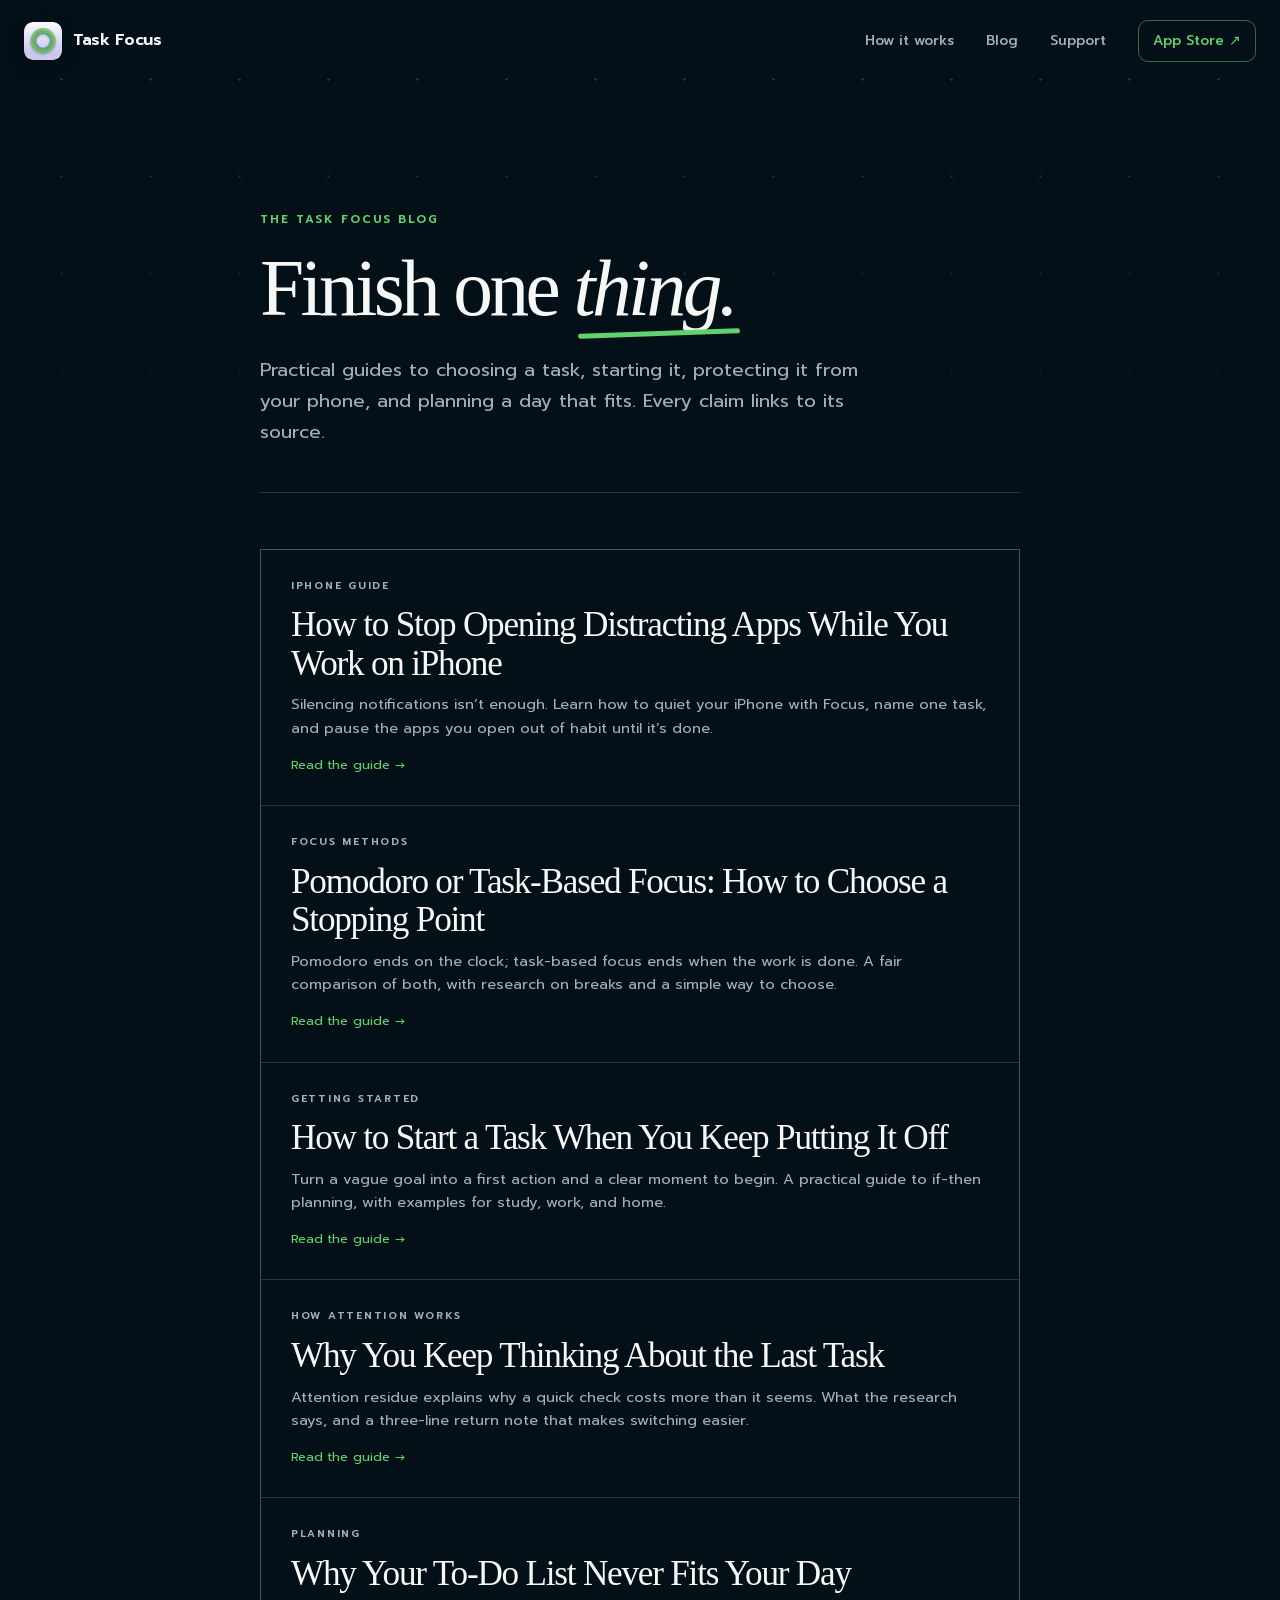
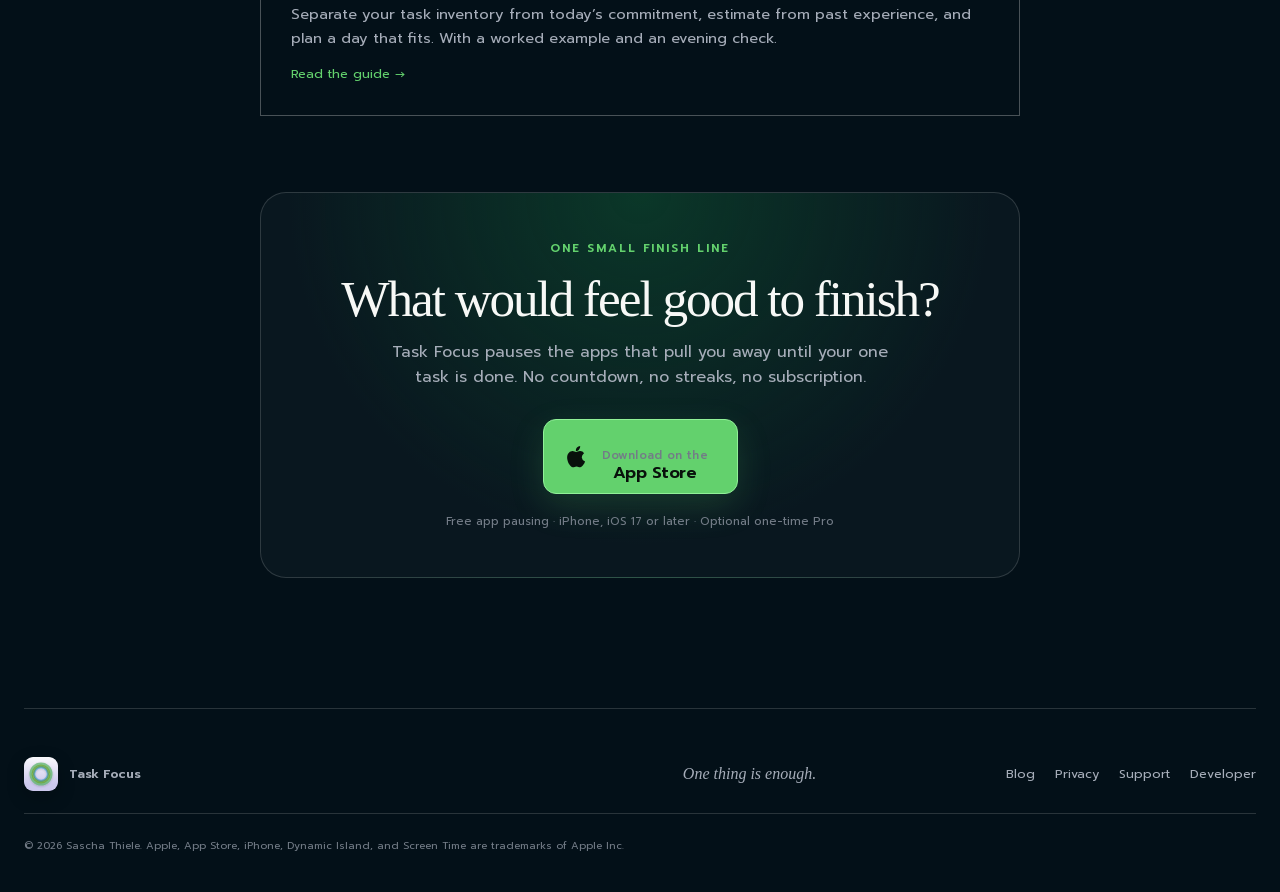
==== blog/index.html @ a736a6ce "Launch the blog with five guides and AI-agent files Add a blog with five research-backed guides (blo" ====
<!doctype html>
<html lang="en">
<head>
  <meta charset="utf-8">
  <meta name="viewport" content="width=device-width, initial-scale=1">
  <meta name="theme-color" content="#031018">
  <title>Task Focus Blog: Practical Guides to Focus on iPhone</title>
  <meta name="description" content="Practical, research-backed guides to starting tasks, blocking distracting apps on iPhone, planning realistic days, and finishing one thing at a time.">
  <link rel="canonical" href="https://taskfocusapp.com/blog/">
  <meta name="robots" content="index, follow, max-image-preview:large, max-snippet:-1">
  <meta name="apple-itunes-app" content="app-id=6792549661">
  <meta property="og:site_name" content="Task Focus">
  <meta property="og:type" content="website">
  <meta property="og:title" content="Task Focus Blog: Practical Guides to Focus on iPhone">
  <meta property="og:description" content="Practical, research-backed guides to starting tasks, blocking distracting apps on iPhone, planning realistic days, and finishing one thing at a time.">
  <meta property="og:url" content="https://taskfocusapp.com/blog/">
  <meta property="og:image" content="https://taskfocusapp.com/assets/social-card.png">
  <meta property="og:image:width" content="1200">
  <meta property="og:image:height" content="630">
  <meta name="twitter:card" content="summary_large_image">
  <link rel="alternate" type="application/rss+xml" title="Task Focus blog" href="/blog/feed.xml">
  <link rel="alternate" type="text/markdown" title="Markdown version" href="https://taskfocusapp.com/blog/index.html.md">
  <link rel="icon" href="/assets/app-icon.svg" type="image/svg+xml">
  <link rel="apple-touch-icon" href="/assets/app-icon-180.png">
  <link rel="manifest" href="/site.webmanifest">
  <link rel="preload" href="/assets/fonts/Prompt-Regular.woff2" as="font" type="font/woff2" crossorigin>
  <link rel="stylesheet" href="/styles.css">
  <script src="/script.js" defer></script>
  <script type="application/ld+json">
  {
    "@context": "https://schema.org",
    "@graph": [
      {
        "@type": "Blog",
        "@id": "https://taskfocusapp.com/blog/#blog",
        "name": "Task Focus Blog",
        "url": "https://taskfocusapp.com/blog/",
        "description": "Practical, research-backed guides to starting tasks, blocking distracting apps on iPhone, planning realistic days, and finishing one thing at a time.",
        "inLanguage": "en",
        "publisher": {
          "@type": "Organization",
          "@id": "https://taskfocusapp.com/#organization",
          "name": "Task Focus",
          "url": "https://taskfocusapp.com/",
          "logo": {
            "@type": "ImageObject",
            "url": "https://taskfocusapp.com/assets/app-icon-180.png",
            "width": 180,
            "height": 180
          }
        },
        "blogPost": [
          {
            "@type": "BlogPosting",
            "headline": "How to Stop Opening Distracting Apps While You Work on iPhone",
            "url": "https://taskfocusapp.com/blog/block-distracting-apps-iphone/",
            "datePublished": "2026-10-12",
            "author": {
              "@type": "Person",
              "name": "Sascha Thiele"
            }
          },
          {
            "@type": "BlogPosting",
            "headline": "Pomodoro or Task-Based Focus: How to Choose a Stopping Point",
            "url": "https://taskfocusapp.com/blog/pomodoro-vs-task-based-focus/",
            "datePublished": "2026-10-12",
            "author": {
              "@type": "Person",
              "name": "Sascha Thiele"
            }
          },
          {
            "@type": "BlogPosting",
            "headline": "How to Start a Task When You Keep Putting It Off",
            "url": "https://taskfocusapp.com/blog/how-to-start-a-task/",
            "datePublished": "2026-10-12",
            "author": {
              "@type": "Person",
              "name": "Sascha Thiele"
            }
          },
          {
            "@type": "BlogPosting",
            "headline": "Why You Keep Thinking About the Last Task",
            "url": "https://taskfocusapp.com/blog/attention-residue-task-switching/",
            "datePublished": "2026-10-12",
            "author": {
              "@type": "Person",
              "name": "Sascha Thiele"
            }
          },
          {
            "@type": "BlogPosting",
            "headline": "Why Your To-Do List Never Fits Your Day",
            "url": "https://taskfocusapp.com/blog/realistic-daily-task-planning/",
            "datePublished": "2026-10-12",
            "author": {
              "@type": "Person",
              "name": "Sascha Thiele"
            }
          }
        ]
      },
      {
        "@type": "BreadcrumbList",
        "itemListElement": [
          {
            "@type": "ListItem",
            "position": 1,
            "name": "Home",
            "item": "https://taskfocusapp.com/"
          },
          {
            "@type": "ListItem",
            "position": 2,
            "name": "Blog",
            "item": "https://taskfocusapp.com/blog/"
          }
        ]
      }
    ]
  }
  </script>
</head>
<body class="subpage">
  <a class="skip-link" href="#main">Skip to content</a>
  <header class="site-header" data-header>
    <a class="brand" href="/" aria-label="Task Focus home"><img src="/assets/app-icon.svg" alt="" width="38" height="38"><span>Task Focus</span></a>
    <button class="nav-toggle" type="button" aria-expanded="false" aria-controls="site-nav" data-nav-toggle><span></span><span></span><span class="sr-only">Open navigation</span></button>
    <nav id="site-nav" class="site-nav" aria-label="Main navigation" data-nav><a href="/#how-it-works">How it works</a><a href="/blog/" aria-current="page">Blog</a><a href="/support.html">Support</a><a class="nav-cta" href="https://apps.apple.com/app/apple-store/id6792549661?pt=128083530&amp;ct=web_blog&amp;mt=8">App Store <span aria-hidden="true">↗</span></a></nav>
  </header>

  <main id="main" class="article-main">
    <header class="article-hero blog-intro">
      <p class="eyebrow">The Task Focus blog</p>
      <h1>Finish one <em>thing.</em></h1>
      <p class="article-dek">Practical guides to choosing a task, starting it, protecting it from your phone, and planning a day that fits. Every claim links to its source.</p>
    </header>

    <section aria-label="Articles" style="margin-top:56px">
      <ul class="post-list">
        <li><a href="/blog/block-distracting-apps-iphone/"><p class="eyebrow">iPhone guide</p><h2>How to Stop Opening Distracting Apps While You Work on iPhone</h2><p>Silencing notifications isn’t enough. Learn how to quiet your iPhone with Focus, name one task, and pause the apps you open out of habit until it’s done.</p><span class="read-more">Read the guide <span aria-hidden="true">→</span></span></a></li>
        <li><a href="/blog/pomodoro-vs-task-based-focus/"><p class="eyebrow">Focus methods</p><h2>Pomodoro or Task-Based Focus: How to Choose a Stopping Point</h2><p>Pomodoro ends on the clock; task-based focus ends when the work is done. A fair comparison of both, with research on breaks and a simple way to choose.</p><span class="read-more">Read the guide <span aria-hidden="true">→</span></span></a></li>
        <li><a href="/blog/how-to-start-a-task/"><p class="eyebrow">Getting started</p><h2>How to Start a Task When You Keep Putting It Off</h2><p>Turn a vague goal into a first action and a clear moment to begin. A practical guide to if-then planning, with examples for study, work, and home.</p><span class="read-more">Read the guide <span aria-hidden="true">→</span></span></a></li>
        <li><a href="/blog/attention-residue-task-switching/"><p class="eyebrow">How attention works</p><h2>Why You Keep Thinking About the Last Task</h2><p>Attention residue explains why a quick check costs more than it seems. What the research says, and a three-line return note that makes switching easier.</p><span class="read-more">Read the guide <span aria-hidden="true">→</span></span></a></li>
        <li><a href="/blog/realistic-daily-task-planning/"><p class="eyebrow">Planning</p><h2>Why Your To-Do List Never Fits Your Day</h2><p>Separate your task inventory from today’s commitment, estimate from past experience, and plan a day that fits. With a worked example and an evening check.</p><span class="read-more">Read the guide <span aria-hidden="true">→</span></span></a></li>
      </ul>
    </section>

    <aside class="article-cta" aria-labelledby="cta-title">
      <p class="eyebrow">One small finish line</p>
      <h2 id="cta-title">What would feel good to finish?</h2>
      <p>Task Focus pauses the apps that pull you away until your one task is done. No countdown, no streaks, no subscription.</p>
      <a class="app-store-status" href="https://apps.apple.com/app/apple-store/id6792549661?pt=128083530&amp;ct=web_blog&amp;mt=8" aria-label="Download Task Focus on the App Store">
        <svg viewBox="0 0 24 24" aria-hidden="true"><path d="M16.7 12.9c0-2.5 2-3.7 2.1-3.8a4.5 4.5 0 0 0-3.5-1.9c-1.5-.1-2.9.9-3.7.9-.7 0-1.9-.9-3.2-.9A4.7 4.7 0 0 0 4.5 9.6c-1.7 2.9-.4 7.2 1.2 9.6.8 1.2 1.8 2.5 3.1 2.4 1.2 0 1.7-.8 3.2-.8s1.9.8 3.2.8c1.3 0 2.2-1.2 3-2.4a10 10 0 0 0 1.4-2.8 4.1 4.1 0 0 1-2.9-3.5ZM14.3 5.7a4.2 4.2 0 0 0 1-3.1 4.3 4.3 0 0 0-2.9 1.5 4 4 0 0 0-1 3c1.1.1 2.2-.5 2.9-1.4Z"/></svg>
        <span><small>Download on the</small>App Store</span>
      </a>
      <small>Free app pausing · iPhone, iOS 17 or later · Optional one-time Pro</small>
    </aside>
  </main>

  <footer class="site-footer"><a class="brand footer-brand" href="/"><img src="/assets/app-icon.svg" alt="" width="34" height="34"><span>Task Focus</span></a><p>One thing is enough.</p><nav aria-label="Footer navigation"><a href="/blog/">Blog</a><a href="/privacy.html">Privacy</a><a href="/support.html">Support</a><a href="https://github.com/sthix" rel="me">Developer</a></nav><small>© <span data-year></span> Sascha Thiele. Apple, App Store, iPhone, Dynamic Island, and Screen Time are trademarks of Apple Inc.</small></footer>
</body>
</html>
---- styles.css ----
@font-face{font-family:Prompt;src:url('assets/fonts/Prompt-Regular.woff2') format('woff2');font-weight:400;font-display:swap}
@font-face{font-family:Prompt;src:url('assets/fonts/Prompt-Medium.woff2') format('woff2');font-weight:500;font-display:swap}
@font-face{font-family:Prompt;src:url('assets/fonts/Prompt-SemiBold.woff2') format('woff2');font-weight:600;font-display:swap}

:root{
  --ink:#f7f8f6;
  --quiet:#a6adb9;
  --muted:#737c87;
  --canvas:#031018;
  --surface:#09171f;
  --soft:#0d1d25;
  --line:rgba(255,255,255,.15);
  --sage:#63d16d;
  --sage-dark:#092c1a;
  --sage-wash:#0c3d24;
  --violet:#9463f5;
  --yellow:#cbda3b;
  --blue:#3495d2;
  --serif:"Iowan Old Style","Baskerville","Times New Roman",serif;
  --sans:Prompt,"Avenir Next",sans-serif;
  --page:1240px;
}

*{box-sizing:border-box}
html{scroll-behavior:smooth;background:var(--canvas)}
body{margin:0;color:var(--ink);background:
  radial-gradient(circle at 82% 9%,rgba(10,99,63,.24),transparent 24rem),
  var(--canvas);font-family:var(--sans);font-size:16px;line-height:1.6;-webkit-font-smoothing:antialiased;overflow-x:hidden}
body:before{content:"";position:fixed;inset:0;pointer-events:none;z-index:20;opacity:.3;background-image:radial-gradient(circle,rgba(255,255,255,.6) 0 1px,transparent 1.2px);background-size:89px 97px;background-position:17px 31px;mask-image:linear-gradient(to bottom,black,transparent 55%)}
a{color:inherit;text-decoration:none}
img{display:block;max-width:100%;height:auto}
button{font:inherit}
::selection{background:var(--sage);color:var(--sage-dark)}
.skip-link{position:fixed;left:20px;top:12px;z-index:100;transform:translateY(-160%);padding:10px 16px;background:var(--sage);color:var(--sage-dark);border-radius:6px;font-weight:600}
.skip-link:focus{transform:none}
.sr-only{position:absolute;width:1px;height:1px;padding:0;margin:-1px;overflow:hidden;clip:rect(0,0,0,0);white-space:nowrap;border:0}

.site-header{position:sticky;top:0;z-index:50;display:flex;align-items:center;justify-content:space-between;width:min(calc(100% - 48px),var(--page));margin:0 auto;padding:20px 0;transition:padding .25s ease,background .25s ease}
.site-header:before{content:"";position:absolute;inset:8px -18px;z-index:-1;border:1px solid transparent;border-radius:18px;background:rgba(3,16,24,0);transition:inherit}
.site-header.scrolled{padding-top:13px;padding-bottom:13px}
.site-header.scrolled:before{border-color:var(--line);background:rgba(3,16,24,.86);backdrop-filter:blur(18px)}
.brand{display:flex;align-items:center;gap:11px;font-weight:600;letter-spacing:-.02em}
.brand img{border-radius:9px;box-shadow:0 6px 18px rgba(0,0,0,.24)}
.site-nav{display:flex;align-items:center;gap:32px;color:var(--quiet);font-size:.86rem;font-weight:500}
.site-nav a{transition:color .2s ease}
.site-nav a:hover,.site-nav a:focus-visible{color:var(--ink)}
.site-nav .nav-cta{color:var(--sage);padding:9px 14px;border:1px solid rgba(99,209,109,.48);border-radius:10px}
.nav-toggle{display:none;color:var(--ink);border:0;background:none;width:42px;height:42px;padding:9px}
.nav-toggle span:not(.sr-only){display:block;width:22px;height:1px;margin:6px;background:currentColor}

.hero{position:relative;display:grid;grid-template-columns:minmax(0,1.05fr) minmax(370px,.72fr);align-items:center;gap:8vw;width:min(calc(100% - 48px),var(--page));min-height:calc(100svh - 80px);margin:0 auto;padding:56px 0 98px;overflow:hidden}
.hero-copy{position:relative;z-index:2;padding-bottom:7vh}
.eyebrow,.section-index{margin:0;color:var(--sage);font-size:.72rem;font-weight:600;letter-spacing:.17em;text-transform:uppercase}
.leaf{display:inline-block;font-size:.56rem;transform:rotate(20deg);margin-right:8px}
h1,h2,blockquote{font-family:var(--serif);font-weight:400;letter-spacing:-.055em;line-height:.88}
h1{max-width:760px;margin:30px 0 30px;font-size:clamp(5.3rem,9vw,9.7rem)}
h1 em,h2 em{position:relative;color:var(--ink);font-style:italic;font-weight:400}
h1 em:after{content:"";position:absolute;left:3%;right:-3%;bottom:-.04em;height:5px;background:var(--sage);border-radius:99px;transform:rotate(-2deg)}
.hero-intro{max-width:600px;margin:0;color:var(--quiet);font-size:clamp(1.12rem,1.65vw,1.42rem);line-height:1.7}
.hero-actions{display:flex;align-items:center;gap:28px;margin-top:38px}
.app-store-status{display:inline-flex;align-items:center;gap:12px;min-width:195px;padding:11px 19px 12px;color:#08110b;background:var(--sage);border:1px solid #91f198;border-radius:13px;box-shadow:0 12px 35px rgba(99,209,109,.16)}
.app-store-status svg{width:27px;height:27px;fill:currentColor;flex:none}
.app-store-status span{font-size:1.04rem;font-weight:600;line-height:1.05;letter-spacing:-.02em}
.app-store-status small{display:block;font-size:.57rem;font-weight:500;letter-spacing:.02em;margin-bottom:3px}
a.app-store-status{transition:transform .2s ease,box-shadow .2s ease}
a.app-store-status:hover{transform:translateY(-2px);box-shadow:0 16px 42px rgba(99,209,109,.26)}
a.app-store-status:focus-visible{outline:2px solid var(--sage);outline-offset:3px}
@media (prefers-reduced-motion:reduce){a.app-store-status{transition:none}a.app-store-status:hover{transform:none}}
.text-link,.arrow-link{font-size:.9rem;color:var(--quiet);border-bottom:1px solid var(--line);padding-bottom:4px;transition:color .2s ease,border-color .2s ease}
.text-link:hover,.arrow-link:hover{color:var(--ink);border-color:var(--sage)}
.hero-note{margin:20px 0 0;color:var(--muted);font-size:.72rem;letter-spacing:.04em}
.hero-visual{position:relative;z-index:2;width:min(100%,440px);justify-self:end;padding:35px 28px}
.phone-shell{position:relative;margin:auto;padding:10px;border:1px solid rgba(255,255,255,.26);border-radius:58px;background:#000;box-shadow:0 42px 90px rgba(0,0,0,.55),0 0 0 7px #12171b;width:100%;overflow:hidden;transform:rotate(1.2deg)}
.phone-shell:after{content:"";position:absolute;inset:0;border-radius:50px;box-shadow:inset 0 0 0 1px rgba(255,255,255,.13);pointer-events:none}
.phone-shell img{width:100%;border-radius:48px}
.phone-speaker{position:absolute;z-index:2;top:25px;left:50%;width:30%;height:31px;border-radius:99px;background:#000;transform:translateX(-50%)}
.phone-caption{position:absolute;z-index:4;display:flex;align-items:center;gap:10px;color:var(--quiet);font-size:.62rem;letter-spacing:.15em;white-space:nowrap}
.phone-caption span{display:grid;place-items:center;width:30px;height:30px;border:1px solid rgba(99,209,109,.6);border-radius:50%;color:var(--sage)}
.caption-top{top:0;left:-80px}.caption-bottom{right:-66px;bottom:10px}
.hero-orbit{position:absolute;right:-11vw;top:8%;width:58vw;aspect-ratio:1;pointer-events:none;opacity:.46}
.hero-orbit i,.final-rings i{position:absolute;inset:0;border:1px solid rgba(99,209,109,.18);border-radius:50%}
.hero-orbit i:nth-child(2){inset:12%}.hero-orbit i:nth-child(3){inset:25%;border-color:rgba(52,149,210,.16)}

.section-pad{width:min(calc(100% - 48px),var(--page));margin:0 auto;padding:150px 0}
.manifesto{display:grid;grid-template-columns:1fr 3.1fr;gap:44px;border-top:1px solid var(--line)}
.manifesto blockquote{grid-column:2;margin:0;font-size:clamp(3.6rem,7.2vw,7rem)}
.manifesto blockquote span{color:var(--quiet);font-style:italic}
.manifesto-copy{grid-column:2;max-width:640px;margin:30px 0 0;color:var(--quiet);font-size:1.15rem}
.manifesto-copy strong{color:var(--ink);font-weight:500}

.focus-loop{display:grid;grid-template-columns:.85fr 1.15fr;gap:10vw;border-top:1px solid var(--line)}
.section-heading h2,.feature h2,.privacy-copy h2,.access-section h2{margin:25px 0 0;font-size:clamp(3.7rem,6vw,6.6rem)}
.steps{list-style:none;margin:0;padding:0;border-top:1px solid var(--line)}
.steps li{display:grid;grid-template-columns:62px 1fr;gap:20px;padding:28px 0;border-bottom:1px solid var(--line)}
.step-number{display:grid;place-items:center;width:38px;height:38px;margin-top:3px;border:1px solid var(--line);border-radius:50%;color:var(--sage);font-size:.69rem;font-weight:600}
.step-done{color:var(--sage-dark);background:var(--sage);border-color:var(--sage)}
.steps h3{margin:0 0 6px;font-family:var(--serif);font-size:1.9rem;font-weight:400;letter-spacing:-.03em}
.steps p{margin:0;color:var(--quiet);font-size:.92rem}

.feature{display:grid;grid-template-columns:1fr 1fr;align-items:center;gap:10vw;border-top:1px solid var(--line)}
.feature-copy>p:not(.section-index,.quiet-detail){max-width:550px;margin:30px 0;color:var(--quiet);font-size:1.08rem}
.plain-list{list-style:none;padding:0;margin:34px 0 0;border-top:1px solid var(--line)}
.plain-list li{position:relative;padding:16px 0 16px 27px;border-bottom:1px solid var(--line);font-size:.82rem;color:#c7ccd1}
.plain-list li:before{content:"✓";position:absolute;left:0;color:var(--sage)}
.shield-diagram{display:grid;grid-template-columns:1fr 105px 1fr;align-items:center;min-height:460px;padding:60px 40px;border:1px solid var(--line);background:var(--surface);position:relative;overflow:hidden}
.shield-diagram:before{content:"";position:absolute;width:340px;height:340px;border:1px solid rgba(99,209,109,.13);border-radius:50%;right:-100px;top:-140px}
.waiting-apps{display:flex;flex-direction:column;gap:21px;color:var(--muted);font-size:.66rem;letter-spacing:.13em}
.waiting-apps span{padding-bottom:9px;border-bottom:1px solid var(--line)}
.shield-line{height:1px;background:var(--line);position:relative}
.shield-line:after{content:"";position:absolute;width:46px;height:56px;left:50%;top:50%;transform:translate(-50%,-50%);background:var(--sage);clip-path:polygon(50% 0,92% 15%,87% 70%,50% 100%,13% 70%,8% 15%)}
.shield-line:before{content:"";position:absolute;z-index:2;width:28px;height:37px;left:50%;top:50%;transform:translate(-50%,-50%);background:var(--surface);clip-path:polygon(50% 0,92% 15%,87% 70%,50% 100%,13% 70%,8% 15%)}
.focus-mark{display:flex;flex-direction:column;align-items:flex-end;text-align:right}
.focus-mark span{color:var(--sage);font-size:.63rem;letter-spacing:.15em}.focus-mark strong{font-family:var(--serif);font-size:2.2rem;font-weight:400}.focus-mark small{color:var(--quiet)}

.feature-visible{grid-template-columns:1.1fr .9fr}
.lock-screen-stage{position:relative;min-height:500px;padding:42px;border-radius:50px;border:2px solid rgba(255,255,255,.3);background:linear-gradient(160deg,#183128,#0a1116 68%);box-shadow:0 35px 80px rgba(0,0,0,.35);overflow:hidden}
.lock-screen-stage:before{content:"";position:absolute;inset:0;opacity:.25;background-image:radial-gradient(circle,white 0 1px,transparent 1.2px);background-size:53px 61px}
.lock-screen-stage>p{position:absolute;bottom:32px;left:0;right:0;text-align:center;color:var(--muted);font-size:.72rem}
.lock-time{position:relative;font-family:var(--serif);font-size:5.4rem;text-align:center;letter-spacing:-.07em}
.dynamic-island{position:absolute;top:25px;left:50%;width:120px;height:32px;border-radius:99px;background:#000;transform:translateX(-50%)}
.live-activity{position:absolute;left:32px;right:32px;bottom:88px;display:grid;grid-template-columns:38px 1fr auto;gap:14px;align-items:center;padding:20px;border:1px solid rgba(255,255,255,.2);border-radius:20px;background:rgba(4,8,10,.9)}
.complete-example{width:31px;height:31px;border:2px solid var(--sage);border-radius:50%;background:transparent}
.live-activity div{display:flex;min-width:0;flex-direction:column}.live-activity small{color:var(--sage);font-size:.55rem;letter-spacing:.14em}.live-activity strong{overflow:hidden;text-overflow:ellipsis;white-space:nowrap;font-size:.84rem}.live-activity time{font-variant-numeric:tabular-nums;color:var(--quiet);font-size:.85rem}
.quiet-detail{margin-top:38px;padding:19px 0;border-top:1px solid var(--line);border-bottom:1px solid var(--line);color:var(--quiet);font-size:.88rem}.quiet-detail span{display:block;color:var(--sage);font-weight:600;margin-bottom:4px}

.feature-onboarding{grid-template-columns:.72fr 1.1fr}
.onboarding-shot{position:relative;width:min(100%,350px);margin:auto;padding:8px;border-radius:47px;background:#000;box-shadow:0 35px 80px rgba(0,0,0,.45);transform:rotate(-2deg)}
.onboarding-shot img{border-radius:41px}
.onboarding-shot:after{content:"";position:absolute;inset:-24px;border:1px solid rgba(99,209,109,.16);border-radius:62px;transform:rotate(4deg);pointer-events:none}
.principle-note{max-width:560px;margin-top:46px;padding:22px 0;border-top:1px solid var(--sage)}
.principle-note span{color:var(--sage);font-size:.63rem;letter-spacing:.16em}.principle-note p{margin:8px 0 0!important;color:var(--ink)!important;font-family:var(--serif);font-size:1.65rem!important;line-height:1.35}

.privacy-section{display:grid;grid-template-columns:.8fr 1.2fr;gap:10vw;align-items:center;border-top:1px solid var(--line)}
.privacy-emblem{position:relative;display:grid;place-items:center;aspect-ratio:1;max-width:460px}
.privacy-emblem .ring{position:absolute;border-radius:50%;border:34px solid;mix-blend-mode:screen}.ring-a{inset:4%;border-color:rgba(94,181,107,.48)!important}.ring-b{inset:17%;border-color:rgba(203,218,59,.35)!important}.ring-c{inset:29%;border-color:rgba(52,149,210,.45)!important}.privacy-emblem span{z-index:2;text-align:center;color:var(--ink);font-size:.65rem;letter-spacing:.16em;line-height:1.6}
.privacy-copy>p:not(.section-index){max-width:620px;margin:30px 0;color:var(--quiet);font-size:1.08rem}
.arrow-link{display:inline-block;color:var(--sage);border-color:rgba(99,209,109,.4)}

.access-section{display:grid;grid-template-columns:1fr 1fr;gap:10vw;border-top:1px solid var(--line)}
.access-details{align-self:end;border-top:1px solid var(--line)}
.access-details>div{display:grid;grid-template-columns:145px 1fr;gap:24px;padding:27px 0;border-bottom:1px solid var(--line)}
.access-details strong{font-family:var(--serif);font-size:1.45rem;font-weight:400}.access-details p{margin:0;color:var(--quiet);font-size:.88rem}

.final-cta{position:relative;display:flex;min-height:740px;padding:120px 24px;flex-direction:column;align-items:center;justify-content:center;text-align:center;overflow:hidden;border-top:1px solid var(--line);background:radial-gradient(circle at 50% 50%,rgba(12,82,48,.4),transparent 34rem)}
.final-cta>img{border-radius:22px;margin-bottom:28px;box-shadow:0 22px 60px rgba(0,0,0,.38)}
.final-cta h2{position:relative;z-index:2;margin:25px 0 38px;font-family:var(--serif);font-size:clamp(4rem,8vw,8rem);font-weight:400;letter-spacing:-.055em;line-height:.92}
.final-rings{position:absolute;width:min(75vw,780px);aspect-ratio:1}.final-rings i:nth-child(2){inset:14%}.final-rings i:nth-child(3){inset:29%;border-color:rgba(52,149,210,.16)}
.final-cta .app-store-status{position:relative;z-index:2}
.site-footer{display:grid;grid-template-columns:1fr 1fr auto;align-items:center;gap:22px;width:min(calc(100% - 48px),var(--page));margin:auto;padding:48px 0 38px;border-top:1px solid var(--line);font-size:.78rem;color:var(--quiet)}
.site-footer p{margin:0;text-align:center;font-family:var(--serif);font-size:1rem;font-style:italic}.site-footer nav{display:flex;gap:20px}.site-footer nav a:hover{color:var(--ink)}.site-footer small{grid-column:1/-1;padding-top:24px;border-top:1px solid var(--line);color:var(--muted);font-size:.64rem}

.reveal{opacity:0;transform:translateY(22px);transition:opacity .8s cubic-bezier(.2,.7,.2,1),transform .8s cubic-bezier(.2,.7,.2,1)}
.reveal.delay-1{transition-delay:.12s}.reveal.is-visible{opacity:1;transform:none}

/* Legal and support pages */
.subpage{background:var(--canvas)}
.subpage-main{width:min(calc(100% - 48px),900px);margin:0 auto;padding:110px 0 150px}
.subpage-hero{padding-bottom:66px;border-bottom:1px solid var(--line)}
.subpage-hero h1{max-width:none;margin-bottom:25px;font-size:clamp(4rem,8vw,7.5rem)}
.subpage-hero>p:last-child{max-width:620px;color:var(--quiet);font-size:1.08rem}
.legal-content{display:grid;grid-template-columns:190px 1fr;gap:70px;padding-top:70px}
.legal-nav{position:sticky;top:110px;align-self:start;display:flex;flex-direction:column;gap:10px;color:var(--muted);font-size:.72rem}.legal-nav a:hover{color:var(--sage)}
.prose section{padding:0 0 48px;margin:0 0 48px;border-bottom:1px solid var(--line)}
.prose h2{margin:0 0 20px;font-family:var(--serif);font-size:2.35rem;font-weight:400;letter-spacing:-.04em;line-height:1.08}
.prose h3{margin:28px 0 10px;font-size:.95rem;color:var(--ink)}
.prose p,.prose li{color:var(--quiet);font-size:.92rem}.prose ul{padding-left:1.2em}.prose a{color:var(--sage);border-bottom:1px solid rgba(99,209,109,.35)}
.meta-line{display:flex;gap:18px;flex-wrap:wrap;margin-top:28px;color:var(--muted);font-size:.7rem;letter-spacing:.06em;text-transform:uppercase}
.support-grid{display:grid;grid-template-columns:1fr 1fr;gap:1px;margin-top:70px;background:var(--line);border:1px solid var(--line)}
.support-item{padding:36px;background:var(--canvas)}.support-item h2{margin:0 0 14px;font-family:var(--serif);font-size:2rem;font-weight:400}.support-item p{min-height:74px;color:var(--quiet);font-size:.9rem}.support-item a{color:var(--sage);font-size:.82rem}
.faq{margin-top:100px}.faq>h2{font-family:var(--serif);font-size:3.5rem;font-weight:400}.faq details{border-top:1px solid var(--line);padding:22px 0}.faq details:last-child{border-bottom:1px solid var(--line)}.faq summary{cursor:pointer;color:var(--ink);font-weight:500;list-style:none}.faq summary::-webkit-details-marker{display:none}.faq summary:after{content:"+";float:right;color:var(--sage)}.faq details[open] summary:after{content:"–"}.faq details p{max-width:680px;color:var(--quiet);font-size:.9rem}

/* Blog */
.article-main{width:min(calc(100% - 48px),760px);margin:0 auto;padding:90px 0 130px}
.breadcrumbs ol{display:flex;flex-wrap:wrap;gap:8px;margin:0;padding:0;list-style:none;color:var(--muted);font-size:.72rem;letter-spacing:.06em;text-transform:uppercase}
.breadcrumbs li+li:before{content:"/";margin-right:8px;color:var(--line)}
.breadcrumbs a:hover{color:var(--sage)}
.article-hero{padding:38px 0 44px;border-bottom:1px solid var(--line)}
.article-hero h1{max-width:none;margin:22px 0 26px;font-size:clamp(2.9rem,6.2vw,5rem);line-height:.98;letter-spacing:-.045em}
.article-dek{margin:0;color:var(--quiet);font-size:1.18rem;line-height:1.65}
.article-meta{display:flex;flex-wrap:wrap;gap:6px 18px;margin-top:26px;color:var(--muted);font-size:.74rem;letter-spacing:.04em}
.article-meta strong{color:var(--ink);font-weight:500}
.answer-box{margin:44px 0 0;padding:26px 28px;border:1px solid rgba(99,209,109,.38);border-radius:18px;background:var(--surface)}
.answer-box h2{margin:0 0 10px;font-family:var(--sans);font-size:.72rem;font-weight:600;letter-spacing:.17em;line-height:1.4;text-transform:uppercase;color:var(--sage)}
.answer-box p{margin:0;color:var(--ink);font-size:1.04rem;line-height:1.7}
.article-body{padding-top:20px;color:#c9ced3;font-size:1.06rem;line-height:1.78}
.article-body h2{margin:64px 0 18px;color:var(--ink);font-size:clamp(2rem,4vw,2.65rem);letter-spacing:-.035em;line-height:1.1}
.article-body h3{margin:38px 0 10px;color:var(--ink);font-size:1.12rem;font-weight:600;letter-spacing:-.01em}
.article-body p{margin:0 0 1.15em}
.article-body a,.sources a,.author-box a{color:var(--sage);border-bottom:1px solid rgba(99,209,109,.35)}
.article-body a:hover,.sources a:hover,.author-box a:hover{border-color:var(--sage)}
.article-body strong{color:var(--ink);font-weight:500}
.article-body ul,.article-body ol{margin:0 0 1.3em;padding-left:1.25em}
.article-body li{margin-bottom:.5em}
.article-body li::marker{color:var(--sage)}
.article-body blockquote{margin:34px 0;padding:4px 0 4px 24px;border-left:2px solid var(--sage);color:var(--ink);font-size:1.45rem;letter-spacing:-.02em;line-height:1.4}
.table-wrap{margin:30px 0;overflow-x:auto;border-top:1px solid var(--line)}
.article-body table{width:100%;min-width:540px;border-collapse:collapse;font-size:.9rem;line-height:1.55}
.article-body th,.article-body td{padding:13px 16px 13px 0;border-bottom:1px solid var(--line);text-align:left;vertical-align:top}
.article-body th{color:var(--ink);font-weight:600}
.app-shot{max-width:290px;margin:44px auto}
.app-shot img{border:8px solid #000;border-radius:40px;box-shadow:0 30px 70px rgba(0,0,0,.45)}
.app-shot figcaption,.shot-pair figcaption{margin-top:16px;color:var(--muted);font-size:.78rem;line-height:1.5;text-align:center}
.shot-pair{display:grid;grid-template-columns:1fr 1fr;gap:28px;margin:44px 0}
.shot-pair figure{margin:0}
.shot-pair img{border:7px solid #000;border-radius:34px;box-shadow:0 26px 60px rgba(0,0,0,.4)}
.try-box{margin:34px 0;padding:24px 26px;border:1px solid var(--line);border-radius:16px;background:var(--soft)}
.try-box p:last-child,.try-box ol:last-child,.try-box ul:last-child{margin-bottom:0}
.try-box>strong:first-child{display:block;margin-bottom:8px;color:var(--sage);font-size:.72rem;letter-spacing:.17em;text-transform:uppercase;font-weight:600}
.article-cta{position:relative;margin:76px 0 0;padding:46px 30px;overflow:hidden;border:1px solid var(--line);border-radius:26px;background:radial-gradient(circle at 50% 0,rgba(12,82,48,.55),transparent 22rem),var(--surface);text-align:center}
.article-cta h2{margin:16px 0 14px;font-size:clamp(2.2rem,5vw,3.2rem);line-height:1.02;letter-spacing:-.04em}
.article-cta p:not(.eyebrow){max-width:520px;margin:0 auto 28px;color:var(--quiet)}
.article-cta small{display:block;margin-top:18px;color:var(--muted);font-size:.72rem}
.sources{margin-top:72px;padding-top:28px;border-top:1px solid var(--line)}
.sources h2,.related h2{margin:0 0 18px;font-family:var(--sans);color:var(--sage);font-size:.72rem;font-weight:600;letter-spacing:.17em;line-height:1.4;text-transform:uppercase}
.sources ol{margin:0;padding-left:1.2em;color:var(--quiet);font-size:.82rem;line-height:1.6}
.sources li{margin-bottom:.6em}
.author-box{display:grid;grid-template-columns:52px 1fr;gap:18px;align-items:start;margin-top:48px;padding:24px 0;border-top:1px solid var(--line);border-bottom:1px solid var(--line)}
.author-box img{border-radius:12px}
.author-box p{margin:0;color:var(--quiet);font-size:.88rem}
.author-box strong{display:block;color:var(--ink);font-weight:500}
.related{margin-top:64px}
.post-list{display:grid;gap:1px;margin:0;padding:0;list-style:none;background:var(--line);border:1px solid var(--line)}
.post-list li{background:var(--canvas)}
.post-list a{display:block;padding:28px 30px;transition:background .2s ease}
.post-list a:hover,.post-list a:focus-visible{background:var(--surface)}
.post-list .eyebrow{font-size:.64rem}
.post-list h2,.post-list h3{margin:12px 0 10px;font-family:var(--serif);font-size:clamp(1.6rem,3.2vw,2.2rem);font-weight:400;letter-spacing:-.035em;line-height:1.1}
.post-list p{margin:0;color:var(--quiet);font-size:.92rem}
.post-list .read-more{display:inline-block;margin-top:14px;color:var(--sage);font-size:.8rem}
.related .post-list h3{font-size:1.55rem}
.blog-intro .article-dek{max-width:640px}

@media (max-width:900px){
  .site-header{width:min(calc(100% - 34px),var(--page))}.nav-toggle{display:block}.site-nav{position:absolute;top:72px;left:0;right:0;display:none;flex-direction:column;align-items:stretch;gap:0;padding:12px;border:1px solid var(--line);border-radius:16px;background:rgba(3,16,24,.97);box-shadow:0 24px 50px rgba(0,0,0,.35)}.site-nav.open{display:flex}.site-nav a{padding:13px 12px}.site-nav .nav-cta{margin-top:6px}
  .hero{grid-template-columns:1fr;gap:30px;padding-top:76px}.hero-copy{padding-bottom:0}.hero-visual{justify-self:center;width:min(88vw,430px);margin-top:50px}.caption-top{left:-18px}.caption-bottom{right:-10px}
  .hero-orbit{width:100vw;right:-17px;top:44%}
  .manifesto,.focus-loop,.feature,.privacy-section,.access-section{grid-template-columns:1fr;gap:70px}.manifesto blockquote,.manifesto-copy{grid-column:1}.manifesto{gap:45px}.feature-visible .lock-screen-stage{order:2}.feature-onboarding .onboarding-shot{order:2}.privacy-emblem{max-width:380px;margin:auto}.access-details{align-self:auto}
  .site-footer{grid-template-columns:1fr auto}.site-footer p{display:none}.site-footer small{grid-column:1/-1}
  .legal-content{grid-template-columns:1fr;gap:40px}.legal-nav{position:static;display:none}
}

@media (max-width:600px){
  body{font-size:15px;max-width:100vw}.section-pad{width:calc(100% - 34px);padding:105px 0}.hero{width:calc(100% - 34px);padding-bottom:82px;min-height:auto;overflow:clip}h1{font-size:clamp(3.55rem,16.5vw,4.05rem);margin-top:24px}.hero-copy{min-width:0}.hero-intro{font-size:1rem;overflow-wrap:break-word}.hero-actions{align-items:flex-start;flex-direction:column;gap:19px}.hero-note{line-height:1.7}.hero-visual{padding-left:18px;padding-right:18px}.phone-shell{border-radius:48px}.phone-shell img{border-radius:39px}.phone-speaker{top:20px}.phone-caption{font-size:.52rem}.caption-top{left:0}.caption-bottom{right:0}.manifesto blockquote{font-size:3.5rem}.section-heading h2,.feature h2,.privacy-copy h2,.access-section h2{font-size:3.7rem}.focus-loop{gap:55px}.steps li{grid-template-columns:48px 1fr;gap:12px}.feature{gap:58px}.shield-diagram{min-height:330px;padding:35px 21px;grid-template-columns:1fr 72px 1fr}.shield-line:after{width:38px;height:48px}.shield-line:before{width:23px;height:32px}.focus-mark strong{font-size:1.6rem}.lock-screen-stage{min-height:420px;padding:28px}.lock-time{font-size:4.3rem}.dynamic-island{top:17px;width:98px;height:27px}.live-activity{left:18px;right:18px;bottom:72px;grid-template-columns:30px 1fr auto;padding:15px;gap:10px}.complete-example{width:27px;height:27px}.live-activity strong{font-size:.73rem}.live-activity time{font-size:.72rem}.onboarding-shot{width:78vw}.privacy-emblem{width:82vw}.access-details>div{grid-template-columns:1fr;gap:8px}.final-cta{min-height:650px}.site-footer{width:calc(100% - 34px);grid-template-columns:1fr}.site-footer nav{justify-content:flex-start}.subpage-main{width:calc(100% - 34px);padding-top:75px}.subpage-hero h1{font-size:4.6rem}.support-grid{grid-template-columns:1fr}.support-item p{min-height:auto}.faq>h2{font-size:2.8rem}
  .article-main{width:calc(100% - 32px);padding-top:60px}.article-hero h1{font-size:clamp(2.45rem,11vw,3.2rem)}.article-dek{font-size:1.05rem}.article-body{font-size:1rem}.answer-box,.try-box{padding:20px}.shot-pair{gap:14px}.shot-pair img{border-width:5px;border-radius:24px}.article-cta{padding:38px 20px}.post-list a{padding:24px 20px}
}

@media (prefers-reduced-motion:reduce){html{scroll-behavior:auto}.reveal{opacity:1;transform:none;transition:none!important}.site-header,.site-header:before{transition:none}}
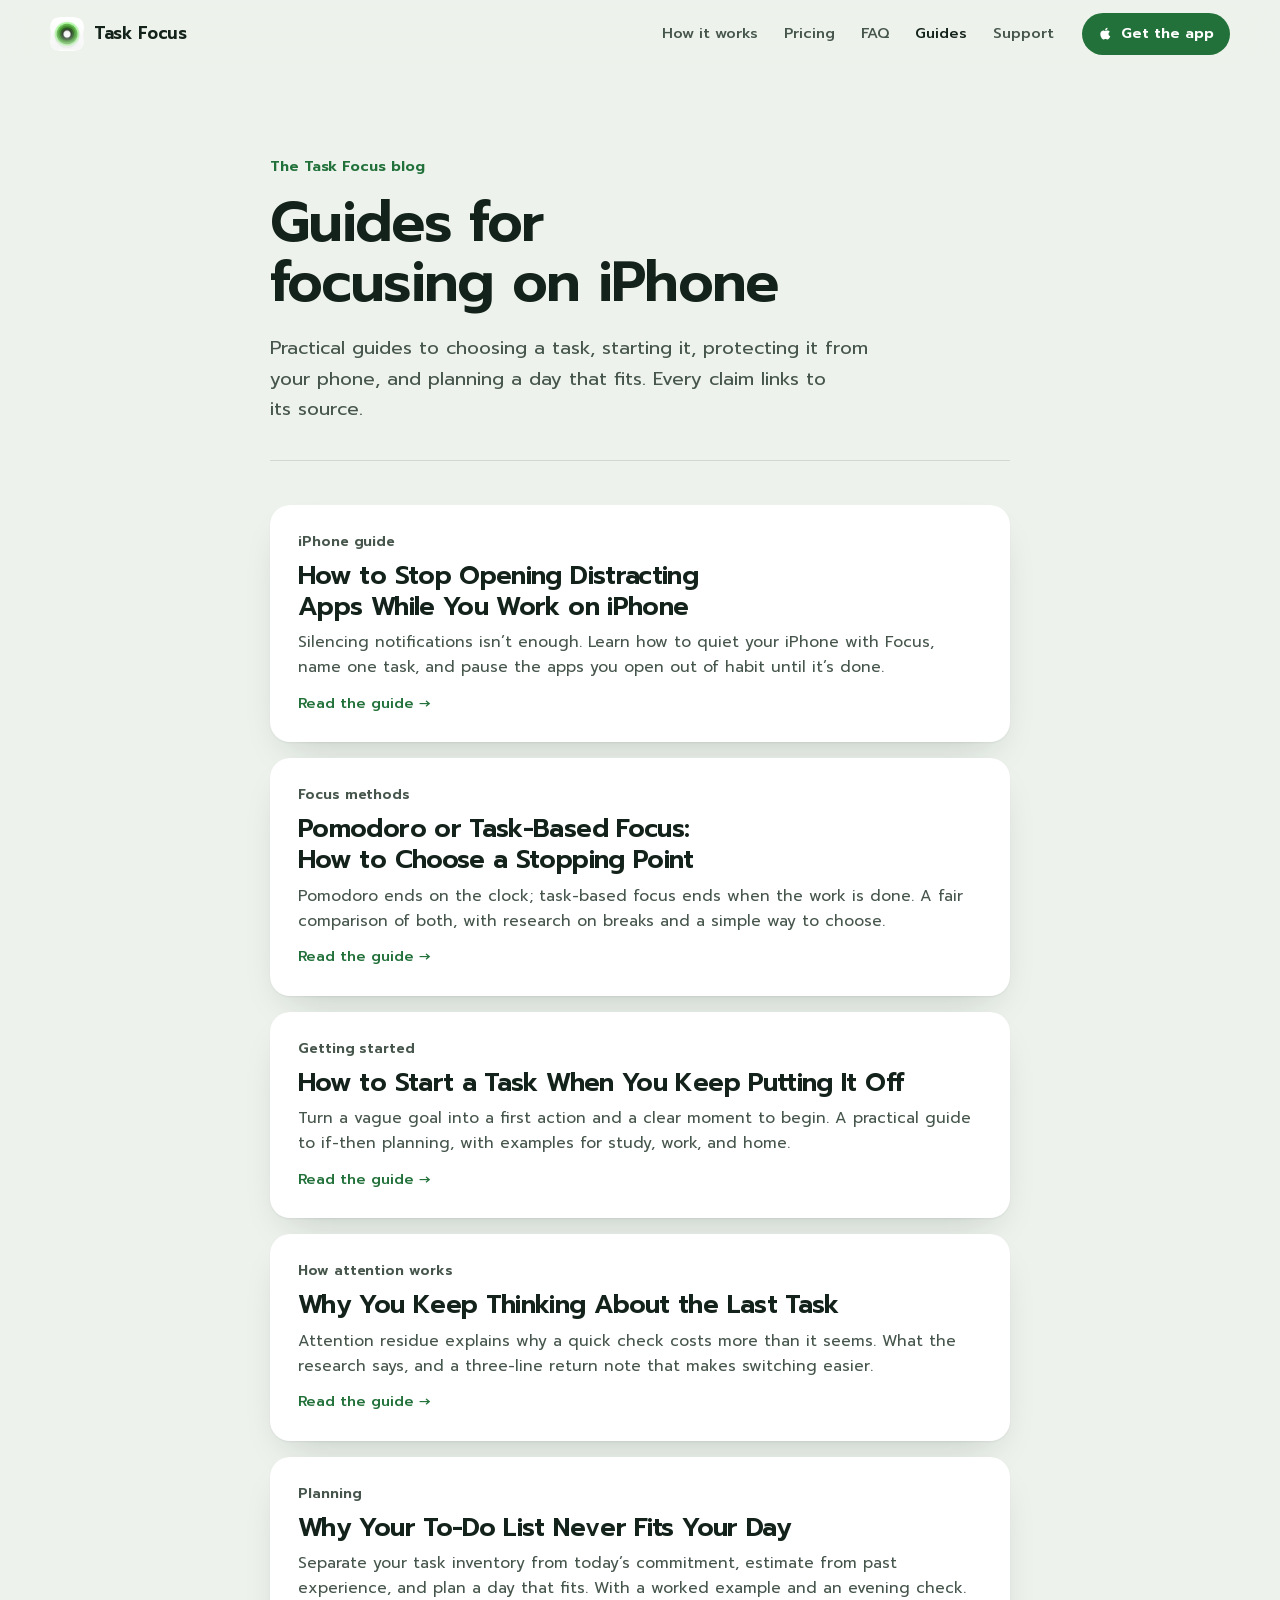
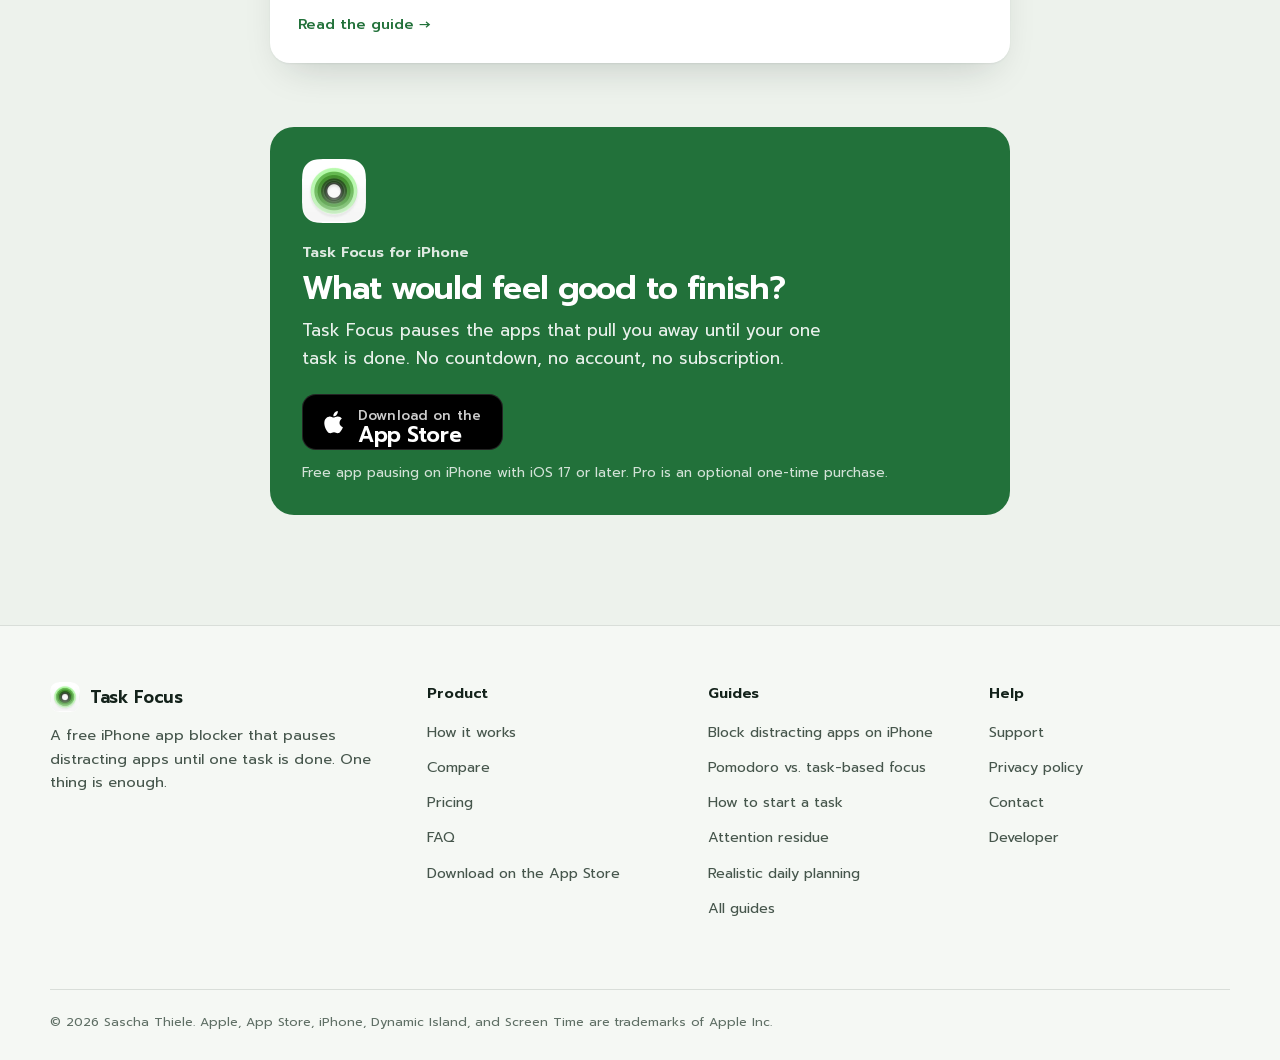
==== commit 2dbcc34a: "Redesign the site around getting people to the App Store Rebuild the homepage around one clear promi" ====
--- a/blog/index.html
+++ b/blog/index.html
@@ -3,7 +3,8 @@
 <head>
   <meta charset="utf-8">
   <meta name="viewport" content="width=device-width, initial-scale=1">
-  <meta name="theme-color" content="#031018">
+  <meta name="theme-color" content="#edf2ec" media="(prefers-color-scheme: light)">
+  <meta name="theme-color" content="#0c1611" media="(prefers-color-scheme: dark)">
   <title>Task Focus Blog: Practical Guides to Focus on iPhone</title>
   <meta name="description" content="Practical, research-backed guides to starting tasks, blocking distracting apps on iPhone, planning realistic days, and finishing one thing at a time.">
   <link rel="canonical" href="https://taskfocusapp.com/blog/">
@@ -20,7 +21,7 @@
   <meta name="twitter:card" content="summary_large_image">
   <link rel="alternate" type="application/rss+xml" title="Task Focus blog" href="/blog/feed.xml">
   <link rel="alternate" type="text/markdown" title="Markdown version" href="https://taskfocusapp.com/blog/index.html.md">
-  <link rel="icon" href="/assets/app-icon.svg" type="image/svg+xml">
+  <link rel="icon" href="/assets/app-icon-32.png" type="image/png" sizes="32x32">
   <link rel="apple-touch-icon" href="/assets/app-icon-180.png">
   <link rel="manifest" href="/site.webmanifest">
   <link rel="preload" href="/assets/fonts/Prompt-Regular.woff2" as="font" type="font/woff2" crossorigin>
@@ -126,19 +127,28 @@
 <body class="subpage">
   <a class="skip-link" href="#main">Skip to content</a>
   <header class="site-header" data-header>
-    <a class="brand" href="/" aria-label="Task Focus home"><img src="/assets/app-icon.svg" alt="" width="38" height="38"><span>Task Focus</span></a>
-    <button class="nav-toggle" type="button" aria-expanded="false" aria-controls="site-nav" data-nav-toggle><span></span><span></span><span class="sr-only">Open navigation</span></button>
-    <nav id="site-nav" class="site-nav" aria-label="Main navigation" data-nav><a href="/#how-it-works">How it works</a><a href="/blog/" aria-current="page">Blog</a><a href="/support.html">Support</a><a class="nav-cta" href="https://apps.apple.com/app/apple-store/id6792549661?pt=128083530&amp;ct=web_blog&amp;mt=8">App Store <span aria-hidden="true">↗</span></a></nav>
+    <div class="header-inner">
+      <a class="brand" href="/" aria-label="Task Focus home"><picture><source srcset="/assets/app-icon-dark-96.webp" media="(prefers-color-scheme: dark)"><img src="/assets/app-icon-96.webp" alt="" width="34" height="34"></picture><span>Task Focus</span></a>
+      <nav id="site-nav" class="site-nav" aria-label="Main navigation" data-nav>
+        <a href="/#how-it-works">How it works</a>
+        <a href="/#pricing">Pricing</a>
+        <a href="/#faq">FAQ</a>
+        <a href="/blog/" aria-current="page">Guides</a>
+        <a href="/support.html">Support</a>
+      </nav>
+      <a class="nav-cta" href="https://apps.apple.com/app/apple-store/id6792549661?pt=128083530&amp;ct=web_blog&amp;mt=8"><svg viewBox="0 0 24 24" aria-hidden="true"><path d="M16.7 12.9c0-2.5 2-3.7 2.1-3.8a4.5 4.5 0 0 0-3.5-1.9c-1.5-.1-2.9.9-3.7.9-.7 0-1.9-.9-3.2-.9A4.7 4.7 0 0 0 4.5 9.6c-1.7 2.9-.4 7.2 1.2 9.6.8 1.2 1.8 2.5 3.1 2.4 1.2 0 1.7-.8 3.2-.8s1.9.8 3.2.8c1.3 0 2.2-1.2 3-2.4a10 10 0 0 0 1.4-2.8 4.1 4.1 0 0 1-2.9-3.5ZM14.3 5.7a4.2 4.2 0 0 0 1-3.1 4.3 4.3 0 0 0-2.9 1.5 4 4 0 0 0-1 3c1.1.1 2.2-.5 2.9-1.4Z"/></svg>Get the app</a>
+      <button class="nav-toggle" type="button" aria-expanded="false" aria-controls="site-nav" data-nav-toggle><span></span><span></span><span class="sr-only">Open navigation</span></button>
+    </div>
   </header>
 
   <main id="main" class="article-main">
     <header class="article-hero blog-intro">
       <p class="eyebrow">The Task Focus blog</p>
-      <h1>Finish one <em>thing.</em></h1>
+      <h1>Guides for focusing on iPhone</h1>
       <p class="article-dek">Practical guides to choosing a task, starting it, protecting it from your phone, and planning a day that fits. Every claim links to its source.</p>
     </header>
 
-    <section aria-label="Articles" style="margin-top:56px">
+    <section class="blog-list" aria-label="Articles">
       <ul class="post-list">
         <li><a href="/blog/block-distracting-apps-iphone/"><p class="eyebrow">iPhone guide</p><h2>How to Stop Opening Distracting Apps While You Work on iPhone</h2><p>Silencing notifications isn’t enough. Learn how to quiet your iPhone with Focus, name one task, and pause the apps you open out of habit until it’s done.</p><span class="read-more">Read the guide <span aria-hidden="true">→</span></span></a></li>
         <li><a href="/blog/pomodoro-vs-task-based-focus/"><p class="eyebrow">Focus methods</p><h2>Pomodoro or Task-Based Focus: How to Choose a Stopping Point</h2><p>Pomodoro ends on the clock; task-based focus ends when the work is done. A fair comparison of both, with research on breaks and a simple way to choose.</p><span class="read-more">Read the guide <span aria-hidden="true">→</span></span></a></li>
@@ -149,17 +159,29 @@
     </section>
 
     <aside class="article-cta" aria-labelledby="cta-title">
-      <p class="eyebrow">One small finish line</p>
+      <picture><source srcset="/assets/app-icon-dark-256.webp" media="(prefers-color-scheme: dark)"><img src="/assets/app-icon-256.webp" class="icon"  alt="" width="76" height="76" loading="lazy"></picture>
+        <p class="eyebrow">Task Focus for iPhone</p>
       <h2 id="cta-title">What would feel good to finish?</h2>
-      <p>Task Focus pauses the apps that pull you away until your one task is done. No countdown, no streaks, no subscription.</p>
+      <p>Task Focus pauses the apps that pull you away until your one task is done. No countdown, no account, no subscription.</p>
       <a class="app-store-status" href="https://apps.apple.com/app/apple-store/id6792549661?pt=128083530&amp;ct=web_blog&amp;mt=8" aria-label="Download Task Focus on the App Store">
         <svg viewBox="0 0 24 24" aria-hidden="true"><path d="M16.7 12.9c0-2.5 2-3.7 2.1-3.8a4.5 4.5 0 0 0-3.5-1.9c-1.5-.1-2.9.9-3.7.9-.7 0-1.9-.9-3.2-.9A4.7 4.7 0 0 0 4.5 9.6c-1.7 2.9-.4 7.2 1.2 9.6.8 1.2 1.8 2.5 3.1 2.4 1.2 0 1.7-.8 3.2-.8s1.9.8 3.2.8c1.3 0 2.2-1.2 3-2.4a10 10 0 0 0 1.4-2.8 4.1 4.1 0 0 1-2.9-3.5ZM14.3 5.7a4.2 4.2 0 0 0 1-3.1 4.3 4.3 0 0 0-2.9 1.5 4 4 0 0 0-1 3c1.1.1 2.2-.5 2.9-1.4Z"/></svg>
         <span><small>Download on the</small>App Store</span>
       </a>
-      <small>Free app pausing · iPhone, iOS 17 or later · Optional one-time Pro</small>
+      <small>Free app pausing on iPhone with iOS 17 or later. Pro is an optional one-time purchase.</small>
     </aside>
   </main>
 
-  <footer class="site-footer"><a class="brand footer-brand" href="/"><img src="/assets/app-icon.svg" alt="" width="34" height="34"><span>Task Focus</span></a><p>One thing is enough.</p><nav aria-label="Footer navigation"><a href="/blog/">Blog</a><a href="/privacy.html">Privacy</a><a href="/support.html">Support</a><a href="https://github.com/sthix" rel="me">Developer</a></nav><small>© <span data-year></span> Sascha Thiele. Apple, App Store, iPhone, Dynamic Island, and Screen Time are trademarks of Apple Inc.</small></footer>
+  <footer class="site-footer">
+    <div class="footer-inner">
+      <div>
+        <a class="brand footer-brand" href="/"><picture><source srcset="/assets/app-icon-dark-96.webp" media="(prefers-color-scheme: dark)"><img src="/assets/app-icon-96.webp" alt="" width="30" height="30"></picture><span>Task Focus</span></a>
+        <p class="footer-tag">A free iPhone app blocker that pauses distracting apps until one task is done. One thing is enough.</p>
+      </div>
+      <nav class="footer-col" aria-label="Product"><p class="footer-title">Product</p><ul><li><a href="/#how-it-works">How it works</a></li><li><a href="/#compare">Compare</a></li><li><a href="/#pricing">Pricing</a></li><li><a href="/#faq">FAQ</a></li><li><a href="https://apps.apple.com/app/apple-store/id6792549661?pt=128083530&amp;ct=web_blog&amp;mt=8">Download on the App Store</a></li></ul></nav>
+      <nav class="footer-col" aria-label="Guides"><p class="footer-title">Guides</p><ul><li><a href="/blog/block-distracting-apps-iphone/">Block distracting apps on iPhone</a></li><li><a href="/blog/pomodoro-vs-task-based-focus/">Pomodoro vs. task-based focus</a></li><li><a href="/blog/how-to-start-a-task/">How to start a task</a></li><li><a href="/blog/attention-residue-task-switching/">Attention residue</a></li><li><a href="/blog/realistic-daily-task-planning/">Realistic daily planning</a></li><li><a href="/blog/">All guides</a></li></ul></nav>
+      <nav class="footer-col" aria-label="Help"><p class="footer-title">Help</p><ul><li><a href="/support.html">Support</a></li><li><a href="/privacy.html">Privacy policy</a></li><li><a href="mailto:sascha.thiele@pm.me?subject=Task%20Focus">Contact</a></li><li><a href="https://github.com/sthix" rel="me">Developer</a></li></ul></nav>
+      <p class="footer-legal">© <span data-year>2026</span> Sascha Thiele. Apple, App Store, iPhone, Dynamic Island, and Screen Time are trademarks of Apple Inc.</p>
+    </div>
+  </footer>
 </body>
 </html>
--- a/styles.css
+++ b/styles.css
@@ -1,247 +1,409 @@
-@font-face{font-family:Prompt;src:url('assets/fonts/Prompt-Regular.woff2') format('woff2');font-weight:400;font-display:swap}
-@font-face{font-family:Prompt;src:url('assets/fonts/Prompt-Medium.woff2') format('woff2');font-weight:500;font-display:swap}
-@font-face{font-family:Prompt;src:url('assets/fonts/Prompt-SemiBold.woff2') format('woff2');font-weight:600;font-display:swap}
-
+@font-face{font-family:Prompt;src:url('/assets/fonts/Prompt-Regular.woff2') format('woff2');font-weight:400;font-display:swap}
+@font-face{font-family:Prompt;src:url('/assets/fonts/Prompt-Medium.woff2') format('woff2');font-weight:500;font-display:swap}
+@font-face{font-family:Prompt;src:url('/assets/fonts/Prompt-SemiBold.woff2') format('woff2');font-weight:600;font-display:swap}
+
+/* Tokens: the palette of the app's own in-focus screens */
 :root{
-  --ink:#f7f8f6;
-  --quiet:#a6adb9;
-  --muted:#737c87;
-  --canvas:#031018;
-  --surface:#09171f;
-  --soft:#0d1d25;
-  --line:rgba(255,255,255,.15);
-  --sage:#63d16d;
-  --sage-dark:#092c1a;
-  --sage-wash:#0c3d24;
-  --violet:#9463f5;
-  --yellow:#cbda3b;
-  --blue:#3495d2;
-  --serif:"Iowan Old Style","Baskerville","Times New Roman",serif;
-  --sans:Prompt,"Avenir Next",sans-serif;
-  --page:1240px;
-}
-
-*{box-sizing:border-box}
-html{scroll-behavior:smooth;background:var(--canvas)}
-body{margin:0;color:var(--ink);background:
-  radial-gradient(circle at 82% 9%,rgba(10,99,63,.24),transparent 24rem),
-  var(--canvas);font-family:var(--sans);font-size:16px;line-height:1.6;-webkit-font-smoothing:antialiased;overflow-x:hidden}
-body:before{content:"";position:fixed;inset:0;pointer-events:none;z-index:20;opacity:.3;background-image:radial-gradient(circle,rgba(255,255,255,.6) 0 1px,transparent 1.2px);background-size:89px 97px;background-position:17px 31px;mask-image:linear-gradient(to bottom,black,transparent 55%)}
-a{color:inherit;text-decoration:none}
+ --bg:#edf2ec;
+ --surface:#ffffff;
+ --surface-2:#f5f8f4;
+ --ink:#13221a;
+ --ink-2:#46564c;
+ --ink-3:#5f6f65;
+ --line:rgba(19,34,26,.12);
+ --line-strong:rgba(19,34,26,.22);
+ --brand:#22713a;
+ --brand-deep:#185a2c;
+ --brand-ink:#ffffff;
+ --brand-soft:#dcebdd;
+ --ring-1:#8fe08f;
+ --ring-2:#4fae4f;
+ --ring-3:#22713a;
+ --badge:#000000;
+ --badge-ink:#ffffff;
+ --shadow:0 1px 2px rgba(19,34,26,.06),0 18px 40px -18px rgba(19,34,26,.22);
+ --phone-shadow:0 50px 90px -30px rgba(19,46,30,.45);
+ --sans:Prompt,"Avenir Next",system-ui,-apple-system,sans-serif;
+ --page:1180px;
+ --gutter:24px;
+ --radius:20px;
+ color-scheme:light;
+}
+@media (prefers-color-scheme:dark){
+ :root{
+  --bg:#0c1611;
+  --surface:#13201a;
+  --surface-2:#182820;
+  --ink:#eef3ee;
+  --ink-2:#b2bfb6;
+  --ink-3:#8d9c92;
+  --line:rgba(238,243,238,.11);
+  --line-strong:rgba(238,243,238,.22);
+  --brand:#6bcb78;
+  --brand-deep:#58b665;
+  --brand-ink:#0c1611;
+  --brand-soft:#1c3325;
+  --badge:#000000;
+  --badge-ink:#ffffff;
+  --shadow:0 1px 2px rgba(0,0,0,.3),0 18px 40px -18px rgba(0,0,0,.6);
+  --phone-shadow:0 50px 90px -30px rgba(0,0,0,.8);
+  color-scheme:dark;
+ }
+}
+
+*,*:before,*:after{box-sizing:border-box}
+html{scroll-behavior:smooth;scroll-padding-top:88px;background:var(--bg);-webkit-text-size-adjust:100%}
+body{margin:0;color:var(--ink);background:var(--bg);font-family:var(--sans);font-size:17px;line-height:1.6;-webkit-font-smoothing:antialiased;overflow-x:hidden}
+a{color:inherit}
 img{display:block;max-width:100%;height:auto}
-button{font:inherit}
-::selection{background:var(--sage);color:var(--sage-dark)}
-.skip-link{position:fixed;left:20px;top:12px;z-index:100;transform:translateY(-160%);padding:10px 16px;background:var(--sage);color:var(--sage-dark);border-radius:6px;font-weight:600}
+button,input{font:inherit;color:inherit}
+::selection{background:var(--brand);color:var(--brand-ink)}
+:focus-visible{outline:2px solid var(--brand);outline-offset:3px;border-radius:6px}
+h1,h2,h3{font-weight:600;letter-spacing:-.03em;line-height:1.06;text-wrap:balance;margin:0}
+p{text-wrap:pretty}
+.skip-link{position:fixed;left:16px;top:12px;z-index:100;transform:translateY(-160%);padding:10px 16px;background:var(--brand);color:var(--brand-ink);border-radius:10px;font-weight:600;text-decoration:none}
 .skip-link:focus{transform:none}
 .sr-only{position:absolute;width:1px;height:1px;padding:0;margin:-1px;overflow:hidden;clip:rect(0,0,0,0);white-space:nowrap;border:0}
-
-.site-header{position:sticky;top:0;z-index:50;display:flex;align-items:center;justify-content:space-between;width:min(calc(100% - 48px),var(--page));margin:0 auto;padding:20px 0;transition:padding .25s ease,background .25s ease}
-.site-header:before{content:"";position:absolute;inset:8px -18px;z-index:-1;border:1px solid transparent;border-radius:18px;background:rgba(3,16,24,0);transition:inherit}
-.site-header.scrolled{padding-top:13px;padding-bottom:13px}
-.site-header.scrolled:before{border-color:var(--line);background:rgba(3,16,24,.86);backdrop-filter:blur(18px)}
-.brand{display:flex;align-items:center;gap:11px;font-weight:600;letter-spacing:-.02em}
-.brand img{border-radius:9px;box-shadow:0 6px 18px rgba(0,0,0,.24)}
-.site-nav{display:flex;align-items:center;gap:32px;color:var(--quiet);font-size:.86rem;font-weight:500}
-.site-nav a{transition:color .2s ease}
-.site-nav a:hover,.site-nav a:focus-visible{color:var(--ink)}
-.site-nav .nav-cta{color:var(--sage);padding:9px 14px;border:1px solid rgba(99,209,109,.48);border-radius:10px}
-.nav-toggle{display:none;color:var(--ink);border:0;background:none;width:42px;height:42px;padding:9px}
-.nav-toggle span:not(.sr-only){display:block;width:22px;height:1px;margin:6px;background:currentColor}
-
-.hero{position:relative;display:grid;grid-template-columns:minmax(0,1.05fr) minmax(370px,.72fr);align-items:center;gap:8vw;width:min(calc(100% - 48px),var(--page));min-height:calc(100svh - 80px);margin:0 auto;padding:56px 0 98px;overflow:hidden}
-.hero-copy{position:relative;z-index:2;padding-bottom:7vh}
-.eyebrow,.section-index{margin:0;color:var(--sage);font-size:.72rem;font-weight:600;letter-spacing:.17em;text-transform:uppercase}
-.leaf{display:inline-block;font-size:.56rem;transform:rotate(20deg);margin-right:8px}
-h1,h2,blockquote{font-family:var(--serif);font-weight:400;letter-spacing:-.055em;line-height:.88}
-h1{max-width:760px;margin:30px 0 30px;font-size:clamp(5.3rem,9vw,9.7rem)}
-h1 em,h2 em{position:relative;color:var(--ink);font-style:italic;font-weight:400}
-h1 em:after{content:"";position:absolute;left:3%;right:-3%;bottom:-.04em;height:5px;background:var(--sage);border-radius:99px;transform:rotate(-2deg)}
-.hero-intro{max-width:600px;margin:0;color:var(--quiet);font-size:clamp(1.12rem,1.65vw,1.42rem);line-height:1.7}
-.hero-actions{display:flex;align-items:center;gap:28px;margin-top:38px}
-.app-store-status{display:inline-flex;align-items:center;gap:12px;min-width:195px;padding:11px 19px 12px;color:#08110b;background:var(--sage);border:1px solid #91f198;border-radius:13px;box-shadow:0 12px 35px rgba(99,209,109,.16)}
-.app-store-status svg{width:27px;height:27px;fill:currentColor;flex:none}
-.app-store-status span{font-size:1.04rem;font-weight:600;line-height:1.05;letter-spacing:-.02em}
-.app-store-status small{display:block;font-size:.57rem;font-weight:500;letter-spacing:.02em;margin-bottom:3px}
-a.app-store-status{transition:transform .2s ease,box-shadow .2s ease}
-a.app-store-status:hover{transform:translateY(-2px);box-shadow:0 16px 42px rgba(99,209,109,.26)}
-a.app-store-status:focus-visible{outline:2px solid var(--sage);outline-offset:3px}
-@media (prefers-reduced-motion:reduce){a.app-store-status{transition:none}a.app-store-status:hover{transform:none}}
-.text-link,.arrow-link{font-size:.9rem;color:var(--quiet);border-bottom:1px solid var(--line);padding-bottom:4px;transition:color .2s ease,border-color .2s ease}
-.text-link:hover,.arrow-link:hover{color:var(--ink);border-color:var(--sage)}
-.hero-note{margin:20px 0 0;color:var(--muted);font-size:.72rem;letter-spacing:.04em}
-.hero-visual{position:relative;z-index:2;width:min(100%,440px);justify-self:end;padding:35px 28px}
-.phone-shell{position:relative;margin:auto;padding:10px;border:1px solid rgba(255,255,255,.26);border-radius:58px;background:#000;box-shadow:0 42px 90px rgba(0,0,0,.55),0 0 0 7px #12171b;width:100%;overflow:hidden;transform:rotate(1.2deg)}
-.phone-shell:after{content:"";position:absolute;inset:0;border-radius:50px;box-shadow:inset 0 0 0 1px rgba(255,255,255,.13);pointer-events:none}
-.phone-shell img{width:100%;border-radius:48px}
-.phone-speaker{position:absolute;z-index:2;top:25px;left:50%;width:30%;height:31px;border-radius:99px;background:#000;transform:translateX(-50%)}
-.phone-caption{position:absolute;z-index:4;display:flex;align-items:center;gap:10px;color:var(--quiet);font-size:.62rem;letter-spacing:.15em;white-space:nowrap}
-.phone-caption span{display:grid;place-items:center;width:30px;height:30px;border:1px solid rgba(99,209,109,.6);border-radius:50%;color:var(--sage)}
-.caption-top{top:0;left:-80px}.caption-bottom{right:-66px;bottom:10px}
-.hero-orbit{position:absolute;right:-11vw;top:8%;width:58vw;aspect-ratio:1;pointer-events:none;opacity:.46}
-.hero-orbit i,.final-rings i{position:absolute;inset:0;border:1px solid rgba(99,209,109,.18);border-radius:50%}
-.hero-orbit i:nth-child(2){inset:12%}.hero-orbit i:nth-child(3){inset:25%;border-color:rgba(52,149,210,.16)}
-
-.section-pad{width:min(calc(100% - 48px),var(--page));margin:0 auto;padding:150px 0}
-.manifesto{display:grid;grid-template-columns:1fr 3.1fr;gap:44px;border-top:1px solid var(--line)}
-.manifesto blockquote{grid-column:2;margin:0;font-size:clamp(3.6rem,7.2vw,7rem)}
-.manifesto blockquote span{color:var(--quiet);font-style:italic}
-.manifesto-copy{grid-column:2;max-width:640px;margin:30px 0 0;color:var(--quiet);font-size:1.15rem}
-.manifesto-copy strong{color:var(--ink);font-weight:500}
-
-.focus-loop{display:grid;grid-template-columns:.85fr 1.15fr;gap:10vw;border-top:1px solid var(--line)}
-.section-heading h2,.feature h2,.privacy-copy h2,.access-section h2{margin:25px 0 0;font-size:clamp(3.7rem,6vw,6.6rem)}
-.steps{list-style:none;margin:0;padding:0;border-top:1px solid var(--line)}
-.steps li{display:grid;grid-template-columns:62px 1fr;gap:20px;padding:28px 0;border-bottom:1px solid var(--line)}
-.step-number{display:grid;place-items:center;width:38px;height:38px;margin-top:3px;border:1px solid var(--line);border-radius:50%;color:var(--sage);font-size:.69rem;font-weight:600}
-.step-done{color:var(--sage-dark);background:var(--sage);border-color:var(--sage)}
-.steps h3{margin:0 0 6px;font-family:var(--serif);font-size:1.9rem;font-weight:400;letter-spacing:-.03em}
-.steps p{margin:0;color:var(--quiet);font-size:.92rem}
-
-.feature{display:grid;grid-template-columns:1fr 1fr;align-items:center;gap:10vw;border-top:1px solid var(--line)}
-.feature-copy>p:not(.section-index,.quiet-detail){max-width:550px;margin:30px 0;color:var(--quiet);font-size:1.08rem}
-.plain-list{list-style:none;padding:0;margin:34px 0 0;border-top:1px solid var(--line)}
-.plain-list li{position:relative;padding:16px 0 16px 27px;border-bottom:1px solid var(--line);font-size:.82rem;color:#c7ccd1}
-.plain-list li:before{content:"✓";position:absolute;left:0;color:var(--sage)}
-.shield-diagram{display:grid;grid-template-columns:1fr 105px 1fr;align-items:center;min-height:460px;padding:60px 40px;border:1px solid var(--line);background:var(--surface);position:relative;overflow:hidden}
-.shield-diagram:before{content:"";position:absolute;width:340px;height:340px;border:1px solid rgba(99,209,109,.13);border-radius:50%;right:-100px;top:-140px}
-.waiting-apps{display:flex;flex-direction:column;gap:21px;color:var(--muted);font-size:.66rem;letter-spacing:.13em}
-.waiting-apps span{padding-bottom:9px;border-bottom:1px solid var(--line)}
-.shield-line{height:1px;background:var(--line);position:relative}
-.shield-line:after{content:"";position:absolute;width:46px;height:56px;left:50%;top:50%;transform:translate(-50%,-50%);background:var(--sage);clip-path:polygon(50% 0,92% 15%,87% 70%,50% 100%,13% 70%,8% 15%)}
-.shield-line:before{content:"";position:absolute;z-index:2;width:28px;height:37px;left:50%;top:50%;transform:translate(-50%,-50%);background:var(--surface);clip-path:polygon(50% 0,92% 15%,87% 70%,50% 100%,13% 70%,8% 15%)}
-.focus-mark{display:flex;flex-direction:column;align-items:flex-end;text-align:right}
-.focus-mark span{color:var(--sage);font-size:.63rem;letter-spacing:.15em}.focus-mark strong{font-family:var(--serif);font-size:2.2rem;font-weight:400}.focus-mark small{color:var(--quiet)}
-
-.feature-visible{grid-template-columns:1.1fr .9fr}
-.lock-screen-stage{position:relative;min-height:500px;padding:42px;border-radius:50px;border:2px solid rgba(255,255,255,.3);background:linear-gradient(160deg,#183128,#0a1116 68%);box-shadow:0 35px 80px rgba(0,0,0,.35);overflow:hidden}
-.lock-screen-stage:before{content:"";position:absolute;inset:0;opacity:.25;background-image:radial-gradient(circle,white 0 1px,transparent 1.2px);background-size:53px 61px}
-.lock-screen-stage>p{position:absolute;bottom:32px;left:0;right:0;text-align:center;color:var(--muted);font-size:.72rem}
-.lock-time{position:relative;font-family:var(--serif);font-size:5.4rem;text-align:center;letter-spacing:-.07em}
-.dynamic-island{position:absolute;top:25px;left:50%;width:120px;height:32px;border-radius:99px;background:#000;transform:translateX(-50%)}
-.live-activity{position:absolute;left:32px;right:32px;bottom:88px;display:grid;grid-template-columns:38px 1fr auto;gap:14px;align-items:center;padding:20px;border:1px solid rgba(255,255,255,.2);border-radius:20px;background:rgba(4,8,10,.9)}
-.complete-example{width:31px;height:31px;border:2px solid var(--sage);border-radius:50%;background:transparent}
-.live-activity div{display:flex;min-width:0;flex-direction:column}.live-activity small{color:var(--sage);font-size:.55rem;letter-spacing:.14em}.live-activity strong{overflow:hidden;text-overflow:ellipsis;white-space:nowrap;font-size:.84rem}.live-activity time{font-variant-numeric:tabular-nums;color:var(--quiet);font-size:.85rem}
-.quiet-detail{margin-top:38px;padding:19px 0;border-top:1px solid var(--line);border-bottom:1px solid var(--line);color:var(--quiet);font-size:.88rem}.quiet-detail span{display:block;color:var(--sage);font-weight:600;margin-bottom:4px}
-
-.feature-onboarding{grid-template-columns:.72fr 1.1fr}
-.onboarding-shot{position:relative;width:min(100%,350px);margin:auto;padding:8px;border-radius:47px;background:#000;box-shadow:0 35px 80px rgba(0,0,0,.45);transform:rotate(-2deg)}
-.onboarding-shot img{border-radius:41px}
-.onboarding-shot:after{content:"";position:absolute;inset:-24px;border:1px solid rgba(99,209,109,.16);border-radius:62px;transform:rotate(4deg);pointer-events:none}
-.principle-note{max-width:560px;margin-top:46px;padding:22px 0;border-top:1px solid var(--sage)}
-.principle-note span{color:var(--sage);font-size:.63rem;letter-spacing:.16em}.principle-note p{margin:8px 0 0!important;color:var(--ink)!important;font-family:var(--serif);font-size:1.65rem!important;line-height:1.35}
-
-.privacy-section{display:grid;grid-template-columns:.8fr 1.2fr;gap:10vw;align-items:center;border-top:1px solid var(--line)}
-.privacy-emblem{position:relative;display:grid;place-items:center;aspect-ratio:1;max-width:460px}
-.privacy-emblem .ring{position:absolute;border-radius:50%;border:34px solid;mix-blend-mode:screen}.ring-a{inset:4%;border-color:rgba(94,181,107,.48)!important}.ring-b{inset:17%;border-color:rgba(203,218,59,.35)!important}.ring-c{inset:29%;border-color:rgba(52,149,210,.45)!important}.privacy-emblem span{z-index:2;text-align:center;color:var(--ink);font-size:.65rem;letter-spacing:.16em;line-height:1.6}
-.privacy-copy>p:not(.section-index){max-width:620px;margin:30px 0;color:var(--quiet);font-size:1.08rem}
-.arrow-link{display:inline-block;color:var(--sage);border-color:rgba(99,209,109,.4)}
-
-.access-section{display:grid;grid-template-columns:1fr 1fr;gap:10vw;border-top:1px solid var(--line)}
-.access-details{align-self:end;border-top:1px solid var(--line)}
-.access-details>div{display:grid;grid-template-columns:145px 1fr;gap:24px;padding:27px 0;border-bottom:1px solid var(--line)}
-.access-details strong{font-family:var(--serif);font-size:1.45rem;font-weight:400}.access-details p{margin:0;color:var(--quiet);font-size:.88rem}
-
-.final-cta{position:relative;display:flex;min-height:740px;padding:120px 24px;flex-direction:column;align-items:center;justify-content:center;text-align:center;overflow:hidden;border-top:1px solid var(--line);background:radial-gradient(circle at 50% 50%,rgba(12,82,48,.4),transparent 34rem)}
-.final-cta>img{border-radius:22px;margin-bottom:28px;box-shadow:0 22px 60px rgba(0,0,0,.38)}
-.final-cta h2{position:relative;z-index:2;margin:25px 0 38px;font-family:var(--serif);font-size:clamp(4rem,8vw,8rem);font-weight:400;letter-spacing:-.055em;line-height:.92}
-.final-rings{position:absolute;width:min(75vw,780px);aspect-ratio:1}.final-rings i:nth-child(2){inset:14%}.final-rings i:nth-child(3){inset:29%;border-color:rgba(52,149,210,.16)}
-.final-cta .app-store-status{position:relative;z-index:2}
-.site-footer{display:grid;grid-template-columns:1fr 1fr auto;align-items:center;gap:22px;width:min(calc(100% - 48px),var(--page));margin:auto;padding:48px 0 38px;border-top:1px solid var(--line);font-size:.78rem;color:var(--quiet)}
-.site-footer p{margin:0;text-align:center;font-family:var(--serif);font-size:1rem;font-style:italic}.site-footer nav{display:flex;gap:20px}.site-footer nav a:hover{color:var(--ink)}.site-footer small{grid-column:1/-1;padding-top:24px;border-top:1px solid var(--line);color:var(--muted);font-size:.64rem}
-
-.reveal{opacity:0;transform:translateY(22px);transition:opacity .8s cubic-bezier(.2,.7,.2,1),transform .8s cubic-bezier(.2,.7,.2,1)}
-.reveal.delay-1{transition-delay:.12s}.reveal.is-visible{opacity:1;transform:none}
-
-/* Legal and support pages */
-.subpage{background:var(--canvas)}
-.subpage-main{width:min(calc(100% - 48px),900px);margin:0 auto;padding:110px 0 150px}
-.subpage-hero{padding-bottom:66px;border-bottom:1px solid var(--line)}
-.subpage-hero h1{max-width:none;margin-bottom:25px;font-size:clamp(4rem,8vw,7.5rem)}
-.subpage-hero>p:last-child{max-width:620px;color:var(--quiet);font-size:1.08rem}
-.legal-content{display:grid;grid-template-columns:190px 1fr;gap:70px;padding-top:70px}
-.legal-nav{position:sticky;top:110px;align-self:start;display:flex;flex-direction:column;gap:10px;color:var(--muted);font-size:.72rem}.legal-nav a:hover{color:var(--sage)}
-.prose section{padding:0 0 48px;margin:0 0 48px;border-bottom:1px solid var(--line)}
-.prose h2{margin:0 0 20px;font-family:var(--serif);font-size:2.35rem;font-weight:400;letter-spacing:-.04em;line-height:1.08}
-.prose h3{margin:28px 0 10px;font-size:.95rem;color:var(--ink)}
-.prose p,.prose li{color:var(--quiet);font-size:.92rem}.prose ul{padding-left:1.2em}.prose a{color:var(--sage);border-bottom:1px solid rgba(99,209,109,.35)}
-.meta-line{display:flex;gap:18px;flex-wrap:wrap;margin-top:28px;color:var(--muted);font-size:.7rem;letter-spacing:.06em;text-transform:uppercase}
-.support-grid{display:grid;grid-template-columns:1fr 1fr;gap:1px;margin-top:70px;background:var(--line);border:1px solid var(--line)}
-.support-item{padding:36px;background:var(--canvas)}.support-item h2{margin:0 0 14px;font-family:var(--serif);font-size:2rem;font-weight:400}.support-item p{min-height:74px;color:var(--quiet);font-size:.9rem}.support-item a{color:var(--sage);font-size:.82rem}
-.faq{margin-top:100px}.faq>h2{font-family:var(--serif);font-size:3.5rem;font-weight:400}.faq details{border-top:1px solid var(--line);padding:22px 0}.faq details:last-child{border-bottom:1px solid var(--line)}.faq summary{cursor:pointer;color:var(--ink);font-weight:500;list-style:none}.faq summary::-webkit-details-marker{display:none}.faq summary:after{content:"+";float:right;color:var(--sage)}.faq details[open] summary:after{content:"–"}.faq details p{max-width:680px;color:var(--quiet);font-size:.9rem}
-
-/* Blog */
-.article-main{width:min(calc(100% - 48px),760px);margin:0 auto;padding:90px 0 130px}
-.breadcrumbs ol{display:flex;flex-wrap:wrap;gap:8px;margin:0;padding:0;list-style:none;color:var(--muted);font-size:.72rem;letter-spacing:.06em;text-transform:uppercase}
-.breadcrumbs li+li:before{content:"/";margin-right:8px;color:var(--line)}
-.breadcrumbs a:hover{color:var(--sage)}
-.article-hero{padding:38px 0 44px;border-bottom:1px solid var(--line)}
-.article-hero h1{max-width:none;margin:22px 0 26px;font-size:clamp(2.9rem,6.2vw,5rem);line-height:.98;letter-spacing:-.045em}
-.article-dek{margin:0;color:var(--quiet);font-size:1.18rem;line-height:1.65}
-.article-meta{display:flex;flex-wrap:wrap;gap:6px 18px;margin-top:26px;color:var(--muted);font-size:.74rem;letter-spacing:.04em}
+.wrap{width:min(calc(100% - var(--gutter)*2),var(--page));margin-inline:auto}
+
+/* Header */
+.site-header{position:sticky;top:0;z-index:50;background:color-mix(in srgb,var(--bg) 82%,transparent);backdrop-filter:saturate(1.4) blur(16px);-webkit-backdrop-filter:saturate(1.4) blur(16px);border-bottom:1px solid transparent;transition:border-color .2s ease}
+.site-header.scrolled{border-bottom-color:var(--line)}
+.header-inner{display:flex;align-items:center;gap:28px;width:min(calc(100% - var(--gutter)*2),var(--page));height:68px;margin-inline:auto}
+.brand{display:flex;align-items:center;gap:10px;font-weight:600;letter-spacing:-.02em;text-decoration:none;margin-right:auto}
+.brand img{border-radius:9px}
+.site-nav{display:flex;align-items:center;gap:26px;font-size:.92rem;font-weight:500;color:var(--ink-2)}
+.site-nav a{text-decoration:none}
+.site-nav a:hover,.site-nav a[aria-current="page"]{color:var(--ink)}
+.nav-cta{display:inline-flex;align-items:center;gap:8px;padding:9px 16px;border-radius:999px;background:var(--brand);color:var(--brand-ink);font-size:.9rem;font-weight:600;text-decoration:none;white-space:nowrap}
+.nav-cta:hover{background:var(--brand-deep)}
+.nav-cta svg{width:15px;height:15px;fill:currentColor}
+.nav-toggle{display:none;border:0;background:none;width:42px;height:42px;padding:10px;margin-right:-10px;cursor:pointer}
+.nav-toggle span:not(.sr-only){display:block;width:20px;height:2px;margin:5px 0;border-radius:2px;background:var(--ink);transition:transform .2s ease}
+.nav-toggle[aria-expanded="true"] span:first-child{transform:translateY(3.5px) rotate(45deg)}
+.nav-toggle[aria-expanded="true"] span:nth-child(2){transform:translateY(-3.5px) rotate(-45deg)}
+
+/* App Store badge (Apple's black badge) */
+.app-store-status{display:inline-flex;align-items:center;gap:10px;height:56px;padding:0 22px 0 18px;border-radius:14px;background:var(--badge);color:var(--badge-ink);text-decoration:none;box-shadow:0 0 0 1px rgba(255,255,255,.14) inset;transition:transform .15s ease}
+.app-store-status:hover{transform:translateY(-1px)}
+.app-store-status:active{transform:translateY(1px)}
+.app-store-status svg{width:28px;height:28px;fill:currentColor;flex:none}
+.app-store-status span{font-size:1.32rem;font-weight:600;line-height:1;letter-spacing:-.02em}
+.app-store-status small{display:block;margin-bottom:3px;font-size:.66rem;font-weight:500;letter-spacing:.01em}
+
+/* Hero */
+.hero{display:grid;grid-template-columns:minmax(0,1.1fr) minmax(0,.9fr);align-items:center;gap:56px;padding:64px 0 96px}
+.hero h1{font-size:clamp(2.6rem,5.6vw,4.5rem);max-width:12.5em}
+.hero-intro{max-width:34em;margin:22px 0 0;color:var(--ink-2);font-size:clamp(1.08rem,1.5vw,1.25rem)}
+.try{margin-top:34px;max-width:470px}
+.try label{display:block;margin-bottom:8px;font-size:.92rem;font-weight:500;color:var(--ink)}
+.try-field{display:flex;align-items:center;gap:10px;padding:6px 6px 6px 18px;border:1px solid var(--line-strong);border-radius:16px;background:var(--surface);box-shadow:var(--shadow)}
+.try-field:focus-within{border-color:var(--brand)}
+.try-field input{flex:1;min-width:0;height:44px;border:0;background:none;font-size:1.02rem;outline:none}
+.try-field input::placeholder{color:var(--ink-3)}
+.try-field svg{flex:none;width:22px;height:22px;color:var(--brand)}
+.try-hint{margin:8px 0 0;color:var(--ink-3);font-size:.84rem}
+.hero-actions{display:flex;flex-wrap:wrap;align-items:center;gap:22px;margin-top:30px}
+.qr{display:flex;align-items:center;gap:14px;color:var(--ink-2);font-size:.86rem;line-height:1.35}
+.qr img{width:76px;height:76px;padding:7px;border-radius:12px;background:#fff;box-shadow:0 0 0 1px var(--line)}
+.facts{display:flex;flex-wrap:wrap;gap:8px;margin:28px 0 0;padding:0;list-style:none}
+.facts li{display:inline-flex;align-items:center;gap:7px;padding:6px 12px;border-radius:999px;background:var(--surface);box-shadow:0 0 0 1px var(--line);font-size:.84rem;font-weight:500;color:var(--ink-2)}
+.facts svg{width:14px;height:14px;color:var(--brand)}
+
+/* The signature: a paused app that shows your task */
+.stage{position:relative;display:grid;place-items:center;min-height:620px}
+.rings{position:absolute;inset:50% auto auto 50%;width:min(560px,118%);aspect-ratio:1;transform:translate(-50%,-50%);pointer-events:none}
+.rings i{position:absolute;border-radius:50%;border-style:solid;mix-blend-mode:multiply}
+.rings i:nth-child(1){inset:0;border-width:46px;border-color:color-mix(in srgb,var(--ring-1) 38%,transparent)}
+.rings i:nth-child(2){inset:9%;border-width:38px;border-color:color-mix(in srgb,var(--ring-2) 40%,transparent)}
+.rings i:nth-child(3){inset:16%;border-width:32px;border-color:color-mix(in srgb,var(--ring-3) 30%,transparent)}
+@media (prefers-color-scheme:dark){.rings i{mix-blend-mode:screen}.rings i:nth-child(1){border-color:color-mix(in srgb,var(--ring-1) 22%,transparent)}.rings i:nth-child(2){border-color:color-mix(in srgb,var(--ring-2) 16%,transparent)}.rings i:nth-child(3){border-color:color-mix(in srgb,var(--ring-3) 20%,transparent)}}
+.phone{position:relative;margin:0;width:300px;aspect-ratio:9/19.3;padding:11px;border-radius:52px;background:#0b0f0c;box-shadow:var(--phone-shadow),0 0 0 1px rgba(255,255,255,.08) inset}
+.phone-screen{position:relative;display:flex;flex-direction:column;height:100%;padding:16px 22px 24px;border-radius:42px;overflow:hidden;color:#18211b;background:radial-gradient(circle at 20% 22%,#f6e9ec 0,transparent 45%),radial-gradient(circle at 85% 60%,#e3e9f4 0,transparent 50%),radial-gradient(circle at 40% 90%,#f3eedd 0,transparent 45%),#f2f2ef}
+.phone-status{display:flex;justify-content:space-between;align-items:center;height:26px;padding:0 10px;font-size:.78rem;font-weight:600}
+.phone-status i{display:block;width:84px;height:24px;border-radius:99px;background:#0b0f0c}
+.phone-status b{width:42px;font-weight:600}
+.phone-status svg{width:42px;height:12px}
+.phone-app{margin:22px 0 0;text-align:center;font-size:.72rem;color:#6a716c}
+.phone-body{flex:1;display:flex;flex-direction:column;align-items:center;justify-content:center;text-align:center;padding-bottom:30px}
+.phone-body svg{width:44px;height:44px;margin-bottom:18px}
+.phone-body p{margin:0}
+.phone-task{font-size:1.26rem;font-weight:600;letter-spacing:-.02em;line-height:1.25;overflow-wrap:anywhere}
+.phone-task output{transition:opacity .18s ease}
+.phone-note{margin-top:12px!important;color:#5d645f;font-size:.8rem;line-height:1.45}
+.phone-button{display:block;padding:13px;border-radius:999px;background:#3d7a40;color:#fff;font-size:.9rem;font-weight:600;text-align:center}
+.stage-caption{position:absolute;left:0;bottom:120px;max-width:220px;margin:0;padding:12px 14px;border-radius:14px;background:var(--surface);box-shadow:var(--shadow);font-size:.82rem;line-height:1.4;color:var(--ink-2)}
+.stage-caption strong{display:block;color:var(--ink);font-weight:600}
+
+/* Sections */
+.section{padding:104px 0;border-top:1px solid var(--line)}
+.section-head{max-width:44rem;margin-bottom:52px}
+.section-head h2,.section h2{font-size:clamp(2rem,3.8vw,3rem)}
+.section-head p{margin:16px 0 0;color:var(--ink-2);font-size:1.1rem}
+.kicker{margin:0 0 14px;color:var(--brand);font-size:.95rem;font-weight:600;letter-spacing:-.01em}
+
+/* How it works: a real sequence */
+.steps{display:grid;grid-template-columns:repeat(3,1fr);gap:32px;margin:0;padding:0;list-style:none;counter-reset:step}
+.steps li{counter-increment:step}
+.steps figure{margin:0 0 26px;padding:28px 28px 0;border-radius:var(--radius);background:var(--brand-soft);overflow:hidden}
+.steps figure img{width:100%;max-width:240px;margin:0 auto;border-radius:30px 30px 0 0;border:7px solid #0b0f0c;border-bottom:0;aspect-ratio:603/900;object-fit:cover;object-position:top}
+.steps h3{display:flex;align-items:baseline;gap:12px;font-size:1.3rem}
+.steps h3:before{content:counter(step);display:inline-grid;place-items:center;flex:none;width:30px;height:30px;border-radius:50%;background:var(--brand);color:var(--brand-ink);font-size:.86rem;letter-spacing:0;transform:translateY(-2px)}
+.steps p{margin:10px 0 0;color:var(--ink-2);font-size:.98rem}
+
+/* Comparison */
+.compare-wrap{overflow-x:auto;border-radius:var(--radius);background:var(--surface);box-shadow:var(--shadow)}
+.compare{width:100%;min-width:680px;border-collapse:collapse;font-size:.96rem;line-height:1.5}
+.compare th,.compare td{padding:18px 22px;text-align:left;vertical-align:top;border-bottom:1px solid var(--line)}
+.compare tr:last-child>*{border-bottom:0}
+.compare thead th{font-size:.9rem;color:var(--ink-2);font-weight:500}
+.compare thead th.us{color:var(--brand);font-weight:600}
+.compare tbody th{width:22%;font-weight:600}
+.compare td{color:var(--ink-2)}
+.compare td.us{background:color-mix(in srgb,var(--brand-soft) 60%,transparent);color:var(--ink);font-weight:500}
+.compare-note{margin:16px 0 0;color:var(--ink-3);font-size:.86rem}
+
+/* Features */
+.features{display:grid;grid-template-columns:repeat(3,1fr);gap:0 48px;margin:0;padding:0;list-style:none}
+.features li{padding:26px 0;border-top:1px solid var(--line)}
+.features svg{width:26px;height:26px;margin-bottom:14px;color:var(--brand)}
+.features h3{font-size:1.12rem;letter-spacing:-.015em}
+.features p{margin:8px 0 0;color:var(--ink-2);font-size:.95rem}
+
+/* Use cases */
+.uses{display:grid;grid-template-columns:repeat(3,1fr);gap:24px}
+.use{display:flex;flex-direction:column;padding:30px;border-radius:var(--radius);background:var(--surface);box-shadow:var(--shadow)}
+.use h3{font-size:1.3rem}
+.use p{margin:12px 0 22px;color:var(--ink-2);font-size:.97rem}
+.use a{margin-top:auto;color:var(--brand);font-weight:500;font-size:.94rem;text-underline-offset:4px}
+
+/* Pricing */
+.plans{display:grid;grid-template-columns:1.1fr 1fr;gap:24px;align-items:start}
+.plan{padding:34px;border-radius:var(--radius);background:var(--surface);box-shadow:var(--shadow)}
+.plan-free{box-shadow:0 0 0 2px var(--brand),var(--shadow)}
+.plan h3{font-size:1.5rem}
+.plan .price{margin:6px 0 0;color:var(--ink-2)}
+.plan .price strong{color:var(--ink);font-size:2.4rem;font-weight:600;letter-spacing:-.03em;margin-right:6px}
+.plan ul{margin:24px 0 0;padding:0;list-style:none}
+.plan li{position:relative;padding:9px 0 9px 30px;border-top:1px solid var(--line);color:var(--ink-2);font-size:.97rem}
+.plan li:before{content:"";position:absolute;left:2px;top:15px;width:14px;height:8px;border-left:2px solid var(--brand);border-bottom:2px solid var(--brand);transform:rotate(-45deg)}
+.plan .app-store-status{margin-top:26px}
+.plan-trial{margin:22px 0 0;padding:16px 18px;border-radius:14px;background:var(--surface-2);color:var(--ink-2);font-size:.92rem}
+.plan-trial strong{color:var(--ink)}
+
+/* Privacy band */
+.privacy-band{display:grid;grid-template-columns:auto 1fr;gap:40px;align-items:center;padding:44px;border-radius:28px;background:var(--brand-soft)}
+.privacy-band svg{width:72px;height:72px;color:var(--brand)}
+.privacy-band h2{font-size:clamp(1.7rem,3vw,2.3rem)}
+.privacy-band p{max-width:46rem;margin:12px 0 0;color:var(--ink-2)}
+.text-link,.arrow-link{color:var(--brand);font-weight:500;text-underline-offset:4px}
+
+/* FAQ (home and support) */
+.faq-list{max-width:820px}
+.faq-list details,.faq details{border-top:1px solid var(--line)}
+.faq-list details:last-child,.faq details:last-child{border-bottom:1px solid var(--line)}
+.faq-list summary,.faq summary{display:flex;justify-content:space-between;gap:20px;padding:20px 0;cursor:pointer;list-style:none;font-weight:500;font-size:1.06rem}
+.faq-list summary::-webkit-details-marker,.faq summary::-webkit-details-marker{display:none}
+.faq-list summary:after,.faq summary:after{content:"";flex:none;width:10px;height:10px;margin-top:7px;border-right:2px solid var(--brand);border-bottom:2px solid var(--brand);transform:rotate(45deg);transition:transform .2s ease}
+.faq-list details[open] summary:after,.faq details[open] summary:after{transform:rotate(-135deg) translate(-3px,-3px)}
+.faq-list details p,.faq details p{max-width:44rem;margin:0 0 22px;color:var(--ink-2)}
+.faq-list details a,.faq details a{color:var(--brand)}
+
+/* Guides teaser */
+.guide-grid{display:grid;grid-template-columns:repeat(3,1fr);gap:24px;margin:0;padding:0;list-style:none}
+.guide-grid a{display:flex;flex-direction:column;height:100%;padding:28px;border-radius:var(--radius);background:var(--surface);box-shadow:var(--shadow);text-decoration:none}
+.guide-grid a:hover h3{color:var(--brand)}
+.guide-grid h3{margin:10px 0;font-size:1.22rem;letter-spacing:-.02em;line-height:1.25}
+.guide-grid p{margin:0;color:var(--ink-2);font-size:.94rem}
+.all-guides{display:inline-block;margin-top:28px}
+
+/* Final call to action */
+.final{display:grid;grid-template-columns:auto 1fr auto;gap:36px;align-items:center;margin:0 0 104px;padding:48px;border-radius:32px;background:var(--brand);color:var(--brand-ink)}
+.final img.icon{width:88px;height:88px;border-radius:21px}
+.final h2{font-size:clamp(1.9rem,3.6vw,2.8rem)}
+.final p{margin:10px 0 0;opacity:.85}
+.final .cta-col{display:flex;align-items:center;gap:18px}
+.final .qr{color:inherit}
+.final .qr img{box-shadow:none}
+
+/* Footer */
+.site-footer{border-top:1px solid var(--line);background:var(--surface-2)}
+.footer-inner{display:grid;grid-template-columns:1.4fr repeat(3,1fr);gap:40px;width:min(calc(100% - var(--gutter)*2),var(--page));margin-inline:auto;padding:56px 0 28px}
+.footer-brand{margin:0}
+.footer-tag{margin:12px 0 0;color:var(--ink-2);font-size:.92rem;max-width:22em}
+.footer-title{margin:0 0 12px;font-size:.92rem;font-weight:600;letter-spacing:-.01em}
+.footer-col ul{margin:0;padding:0;list-style:none}
+.footer-col li{margin:0 0 8px}
+.footer-col a{color:var(--ink-2);font-size:.9rem;text-decoration:none}
+.footer-col a:hover{color:var(--ink);text-decoration:underline}
+.footer-legal{grid-column:1/-1;margin:20px 0 0;padding-top:22px;border-top:1px solid var(--line);color:var(--ink-3);font-size:.78rem}
+
+/* Subpages: support and privacy */
+.subpage-main{width:min(calc(100% - var(--gutter)*2),960px);margin:0 auto;padding:72px 0 110px}
+.subpage-hero{padding-bottom:48px;border-bottom:1px solid var(--line)}
+.subpage-hero h1{font-size:clamp(2.5rem,5.5vw,4rem)}
+.subpage-hero>p:not(.eyebrow){max-width:40rem;margin:18px 0 0;color:var(--ink-2);font-size:1.1rem}
+.eyebrow{margin:0 0 14px;color:var(--brand);font-size:.92rem;font-weight:600;letter-spacing:-.005em}
+.meta-line{display:flex;gap:10px;flex-wrap:wrap;margin-top:22px}
+.meta-line span{padding:5px 12px;border-radius:999px;background:var(--surface);box-shadow:0 0 0 1px var(--line);color:var(--ink-2);font-size:.82rem}
+.legal-content{display:grid;grid-template-columns:180px 1fr;gap:64px;padding-top:56px}
+.legal-nav{position:sticky;top:96px;align-self:start;display:flex;flex-direction:column;gap:10px;font-size:.88rem}
+.legal-nav a{color:var(--ink-2);text-decoration:none}
+.legal-nav a:hover{color:var(--brand)}
+.prose section{padding:0 0 40px;margin:0 0 40px;border-bottom:1px solid var(--line)}
+.prose h2{margin:0 0 16px;font-size:1.8rem}
+.prose h3{margin:26px 0 8px;font-size:1.06rem;letter-spacing:-.01em}
+.prose p,.prose li{color:var(--ink-2);font-size:1rem}
+.prose ul{padding-left:1.2em}
+.prose a{color:var(--brand);text-underline-offset:3px}
+.support-grid{display:grid;grid-template-columns:1fr 1fr;gap:24px;margin-top:48px}
+.support-item{padding:30px;border-radius:var(--radius);background:var(--surface);box-shadow:var(--shadow)}
+.support-item h2{margin:0 0 10px;font-size:1.4rem}
+.support-item p{color:var(--ink-2);font-size:.97rem}
+.support-item a{color:var(--brand);font-weight:500;text-underline-offset:4px}
+.faq{margin-top:80px}
+.faq>h2{margin-bottom:24px;font-size:clamp(2rem,4vw,2.6rem)}
+.section-index{margin:0 0 12px;color:var(--brand);font-weight:600;font-size:.92rem}
+.support-cta{margin-top:80px}
+
+/* Blog and articles */
+.article-main{width:min(calc(100% - var(--gutter)*2),740px);margin:0 auto;padding:56px 0 110px}
+.breadcrumbs ol{display:flex;flex-wrap:wrap;gap:8px;margin:0;padding:0;list-style:none;color:var(--ink-3);font-size:.86rem}
+.breadcrumbs li+li:before{content:"/";margin-right:8px;opacity:.6}
+.breadcrumbs a{text-decoration:none}
+.breadcrumbs a:hover{color:var(--brand);text-decoration:underline}
+.article-hero{padding:30px 0 36px;border-bottom:1px solid var(--line)}
+.article-hero h1{font-size:clamp(2.3rem,5.2vw,3.5rem);line-height:1.08}
+.article-hero .eyebrow+h1{margin-top:0}
+.article-dek{margin:20px 0 0;color:var(--ink-2);font-size:1.18rem;line-height:1.6}
+.article-meta{display:flex;flex-wrap:wrap;gap:6px 20px;margin:22px 0 0;color:var(--ink-3);font-size:.88rem}
 .article-meta strong{color:var(--ink);font-weight:500}
-.answer-box{margin:44px 0 0;padding:26px 28px;border:1px solid rgba(99,209,109,.38);border-radius:18px;background:var(--surface)}
-.answer-box h2{margin:0 0 10px;font-family:var(--sans);font-size:.72rem;font-weight:600;letter-spacing:.17em;line-height:1.4;text-transform:uppercase;color:var(--sage)}
-.answer-box p{margin:0;color:var(--ink);font-size:1.04rem;line-height:1.7}
-.article-body{padding-top:20px;color:#c9ced3;font-size:1.06rem;line-height:1.78}
-.article-body h2{margin:64px 0 18px;color:var(--ink);font-size:clamp(2rem,4vw,2.65rem);letter-spacing:-.035em;line-height:1.1}
-.article-body h3{margin:38px 0 10px;color:var(--ink);font-size:1.12rem;font-weight:600;letter-spacing:-.01em}
+.answer-box{margin:36px 0 0;padding:24px 26px;border-radius:18px;background:var(--brand-soft)}
+.answer-box h2{margin:0 0 8px;font-size:.98rem;letter-spacing:-.01em;color:var(--brand)}
+.answer-box p{margin:0;font-size:1.06rem;line-height:1.7}
+.article-body{padding-top:16px;color:var(--ink-2);font-size:1.08rem;line-height:1.78}
+.article-body h2{margin:56px 0 16px;color:var(--ink);font-size:clamp(1.6rem,3.4vw,2.05rem);line-height:1.15}
+.article-body h3{margin:34px 0 10px;color:var(--ink);font-size:1.18rem;letter-spacing:-.015em;line-height:1.3}
 .article-body p{margin:0 0 1.15em}
-.article-body a,.sources a,.author-box a{color:var(--sage);border-bottom:1px solid rgba(99,209,109,.35)}
-.article-body a:hover,.sources a:hover,.author-box a:hover{border-color:var(--sage)}
+.article-body a,.sources a,.author-box a{color:var(--brand);text-underline-offset:3px}
 .article-body strong{color:var(--ink);font-weight:500}
 .article-body ul,.article-body ol{margin:0 0 1.3em;padding-left:1.25em}
 .article-body li{margin-bottom:.5em}
-.article-body li::marker{color:var(--sage)}
-.article-body blockquote{margin:34px 0;padding:4px 0 4px 24px;border-left:2px solid var(--sage);color:var(--ink);font-size:1.45rem;letter-spacing:-.02em;line-height:1.4}
-.table-wrap{margin:30px 0;overflow-x:auto;border-top:1px solid var(--line)}
-.article-body table{width:100%;min-width:540px;border-collapse:collapse;font-size:.9rem;line-height:1.55}
-.article-body th,.article-body td{padding:13px 16px 13px 0;border-bottom:1px solid var(--line);text-align:left;vertical-align:top}
-.article-body th{color:var(--ink);font-weight:600}
-.app-shot{max-width:290px;margin:44px auto}
-.app-shot img{border:8px solid #000;border-radius:40px;box-shadow:0 30px 70px rgba(0,0,0,.45)}
-.app-shot figcaption,.shot-pair figcaption{margin-top:16px;color:var(--muted);font-size:.78rem;line-height:1.5;text-align:center}
-.shot-pair{display:grid;grid-template-columns:1fr 1fr;gap:28px;margin:44px 0}
+.article-body li::marker{color:var(--brand)}
+.article-body blockquote{margin:32px 0;padding:4px 0 4px 22px;border-left:3px solid var(--brand);color:var(--ink);font-size:1.3rem;letter-spacing:-.015em;line-height:1.45}
+.table-wrap{margin:28px 0;overflow-x:auto;border-radius:14px;background:var(--surface);box-shadow:0 0 0 1px var(--line)}
+.article-body table{width:100%;min-width:540px;border-collapse:collapse;font-size:.94rem;line-height:1.55}
+.article-body th,.article-body td{padding:13px 16px;border-bottom:1px solid var(--line);text-align:left;vertical-align:top}
+.article-body tr:last-child td{border-bottom:0}
+.article-body th{color:var(--ink);font-weight:600;background:var(--surface-2)}
+.app-shot{max-width:280px;margin:40px auto}
+.app-shot img{border:8px solid #0b0f0c;border-radius:40px;box-shadow:var(--phone-shadow)}
+.app-shot figcaption,.shot-pair figcaption{margin-top:14px;color:var(--ink-3);font-size:.86rem;line-height:1.5;text-align:center}
+.shot-pair{display:grid;grid-template-columns:1fr 1fr;gap:26px;margin:40px 0}
 .shot-pair figure{margin:0}
-.shot-pair img{border:7px solid #000;border-radius:34px;box-shadow:0 26px 60px rgba(0,0,0,.4)}
-.try-box{margin:34px 0;padding:24px 26px;border:1px solid var(--line);border-radius:16px;background:var(--soft)}
+.shot-pair img{border:7px solid #0b0f0c;border-radius:34px;box-shadow:var(--phone-shadow)}
+.try-box{margin:32px 0;padding:22px 24px;border-radius:16px;background:var(--surface);box-shadow:0 0 0 1px var(--line)}
 .try-box p:last-child,.try-box ol:last-child,.try-box ul:last-child{margin-bottom:0}
-.try-box>strong:first-child{display:block;margin-bottom:8px;color:var(--sage);font-size:.72rem;letter-spacing:.17em;text-transform:uppercase;font-weight:600}
-.article-cta{position:relative;margin:76px 0 0;padding:46px 30px;overflow:hidden;border:1px solid var(--line);border-radius:26px;background:radial-gradient(circle at 50% 0,rgba(12,82,48,.55),transparent 22rem),var(--surface);text-align:center}
-.article-cta h2{margin:16px 0 14px;font-size:clamp(2.2rem,5vw,3.2rem);line-height:1.02;letter-spacing:-.04em}
-.article-cta p:not(.eyebrow){max-width:520px;margin:0 auto 28px;color:var(--quiet)}
-.article-cta small{display:block;margin-top:18px;color:var(--muted);font-size:.72rem}
-.sources{margin-top:72px;padding-top:28px;border-top:1px solid var(--line)}
-.sources h2,.related h2{margin:0 0 18px;font-family:var(--sans);color:var(--sage);font-size:.72rem;font-weight:600;letter-spacing:.17em;line-height:1.4;text-transform:uppercase}
-.sources ol{margin:0;padding-left:1.2em;color:var(--quiet);font-size:.82rem;line-height:1.6}
+.try-box>strong:first-child{display:block;margin-bottom:6px;color:var(--brand);font-size:.98rem;font-weight:600}
+.article-cta{margin:64px 0 0;padding:32px;border-radius:24px;background:var(--brand);color:var(--brand-ink)}
+.article-cta .icon{width:64px;height:64px;margin-bottom:18px;border-radius:15px}
+.article-cta .eyebrow{margin:0 0 6px;color:inherit;opacity:.85}
+.article-cta h2{font-size:clamp(1.5rem,3.4vw,2rem);line-height:1.15}
+.article-cta p:not(.eyebrow){max-width:34rem;margin:10px 0 0;opacity:.9}
+.article-cta p a{color:inherit;text-underline-offset:3px}
+.article-cta .app-store-status{margin-top:22px}
+.article-cta small{display:block;margin-top:12px;opacity:.8;font-size:.84rem}
+.sources{margin-top:64px;padding-top:26px;border-top:1px solid var(--line)}
+.sources h2,.related h2{margin:0 0 16px;font-size:1.1rem;letter-spacing:-.01em}
+.sources ol{margin:0;padding-left:1.2em;color:var(--ink-2);font-size:.88rem;line-height:1.6}
 .sources li{margin-bottom:.6em}
-.author-box{display:grid;grid-template-columns:52px 1fr;gap:18px;align-items:start;margin-top:48px;padding:24px 0;border-top:1px solid var(--line);border-bottom:1px solid var(--line)}
+.author-box{display:grid;grid-template-columns:52px 1fr;gap:18px;align-items:start;margin-top:44px;padding:24px;border-radius:18px;background:var(--surface);box-shadow:0 0 0 1px var(--line)}
 .author-box img{border-radius:12px}
-.author-box p{margin:0;color:var(--quiet);font-size:.88rem}
-.author-box strong{display:block;color:var(--ink);font-weight:500}
-.related{margin-top:64px}
-.post-list{display:grid;gap:1px;margin:0;padding:0;list-style:none;background:var(--line);border:1px solid var(--line)}
-.post-list li{background:var(--canvas)}
-.post-list a{display:block;padding:28px 30px;transition:background .2s ease}
-.post-list a:hover,.post-list a:focus-visible{background:var(--surface)}
-.post-list .eyebrow{font-size:.64rem}
-.post-list h2,.post-list h3{margin:12px 0 10px;font-family:var(--serif);font-size:clamp(1.6rem,3.2vw,2.2rem);font-weight:400;letter-spacing:-.035em;line-height:1.1}
-.post-list p{margin:0;color:var(--quiet);font-size:.92rem}
-.post-list .read-more{display:inline-block;margin-top:14px;color:var(--sage);font-size:.8rem}
-.related .post-list h3{font-size:1.55rem}
-.blog-intro .article-dek{max-width:640px}
-
-@media (max-width:900px){
-  .site-header{width:min(calc(100% - 34px),var(--page))}.nav-toggle{display:block}.site-nav{position:absolute;top:72px;left:0;right:0;display:none;flex-direction:column;align-items:stretch;gap:0;padding:12px;border:1px solid var(--line);border-radius:16px;background:rgba(3,16,24,.97);box-shadow:0 24px 50px rgba(0,0,0,.35)}.site-nav.open{display:flex}.site-nav a{padding:13px 12px}.site-nav .nav-cta{margin-top:6px}
-  .hero{grid-template-columns:1fr;gap:30px;padding-top:76px}.hero-copy{padding-bottom:0}.hero-visual{justify-self:center;width:min(88vw,430px);margin-top:50px}.caption-top{left:-18px}.caption-bottom{right:-10px}
-  .hero-orbit{width:100vw;right:-17px;top:44%}
-  .manifesto,.focus-loop,.feature,.privacy-section,.access-section{grid-template-columns:1fr;gap:70px}.manifesto blockquote,.manifesto-copy{grid-column:1}.manifesto{gap:45px}.feature-visible .lock-screen-stage{order:2}.feature-onboarding .onboarding-shot{order:2}.privacy-emblem{max-width:380px;margin:auto}.access-details{align-self:auto}
-  .site-footer{grid-template-columns:1fr auto}.site-footer p{display:none}.site-footer small{grid-column:1/-1}
-  .legal-content{grid-template-columns:1fr;gap:40px}.legal-nav{position:static;display:none}
-}
-
-@media (max-width:600px){
-  body{font-size:15px;max-width:100vw}.section-pad{width:calc(100% - 34px);padding:105px 0}.hero{width:calc(100% - 34px);padding-bottom:82px;min-height:auto;overflow:clip}h1{font-size:clamp(3.55rem,16.5vw,4.05rem);margin-top:24px}.hero-copy{min-width:0}.hero-intro{font-size:1rem;overflow-wrap:break-word}.hero-actions{align-items:flex-start;flex-direction:column;gap:19px}.hero-note{line-height:1.7}.hero-visual{padding-left:18px;padding-right:18px}.phone-shell{border-radius:48px}.phone-shell img{border-radius:39px}.phone-speaker{top:20px}.phone-caption{font-size:.52rem}.caption-top{left:0}.caption-bottom{right:0}.manifesto blockquote{font-size:3.5rem}.section-heading h2,.feature h2,.privacy-copy h2,.access-section h2{font-size:3.7rem}.focus-loop{gap:55px}.steps li{grid-template-columns:48px 1fr;gap:12px}.feature{gap:58px}.shield-diagram{min-height:330px;padding:35px 21px;grid-template-columns:1fr 72px 1fr}.shield-line:after{width:38px;height:48px}.shield-line:before{width:23px;height:32px}.focus-mark strong{font-size:1.6rem}.lock-screen-stage{min-height:420px;padding:28px}.lock-time{font-size:4.3rem}.dynamic-island{top:17px;width:98px;height:27px}.live-activity{left:18px;right:18px;bottom:72px;grid-template-columns:30px 1fr auto;padding:15px;gap:10px}.complete-example{width:27px;height:27px}.live-activity strong{font-size:.73rem}.live-activity time{font-size:.72rem}.onboarding-shot{width:78vw}.privacy-emblem{width:82vw}.access-details>div{grid-template-columns:1fr;gap:8px}.final-cta{min-height:650px}.site-footer{width:calc(100% - 34px);grid-template-columns:1fr}.site-footer nav{justify-content:flex-start}.subpage-main{width:calc(100% - 34px);padding-top:75px}.subpage-hero h1{font-size:4.6rem}.support-grid{grid-template-columns:1fr}.support-item p{min-height:auto}.faq>h2{font-size:2.8rem}
-  .article-main{width:calc(100% - 32px);padding-top:60px}.article-hero h1{font-size:clamp(2.45rem,11vw,3.2rem)}.article-dek{font-size:1.05rem}.article-body{font-size:1rem}.answer-box,.try-box{padding:20px}.shot-pair{gap:14px}.shot-pair img{border-width:5px;border-radius:24px}.article-cta{padding:38px 20px}.post-list a{padding:24px 20px}
-}
-
-@media (prefers-reduced-motion:reduce){html{scroll-behavior:auto}.reveal{opacity:1;transform:none;transition:none!important}.site-header,.site-header:before{transition:none}}
+.author-box p{margin:0;color:var(--ink-2);font-size:.93rem}
+.author-box strong{display:block;color:var(--ink);font-weight:600}
+.related{margin-top:60px}
+.post-list{display:grid;gap:16px;margin:0;padding:0;list-style:none}
+.post-list a{display:block;padding:26px 28px;border-radius:var(--radius);background:var(--surface);box-shadow:var(--shadow);text-decoration:none}
+.post-list a:hover h2,.post-list a:hover h3{color:var(--brand)}
+.post-list .eyebrow{margin:0;font-size:.86rem}
+.post-list h2,.post-list h3{margin:8px 0 8px;font-size:clamp(1.3rem,2.6vw,1.6rem);letter-spacing:-.025em;line-height:1.2}
+.post-list p{margin:0;color:var(--ink-2);font-size:.97rem}
+.post-list .read-more{display:inline-block;margin-top:12px;color:var(--brand);font-weight:500;font-size:.92rem}
+.related .post-list h3{font-size:1.25rem}
+.blog-intro .article-dek{max-width:40rem}
+.blog-list{margin-top:44px}
+
+/* 404 */
+.not-found{display:grid;place-items:center;min-height:70vh;padding:80px var(--gutter);text-align:center}
+.not-found img{margin:0 auto 26px;border-radius:21px}
+.not-found h1{font-size:clamp(2.4rem,6vw,4rem)}
+.not-found p{max-width:30rem;margin:16px auto 28px;color:var(--ink-2)}
+.not-found nav{display:flex;flex-wrap:wrap;justify-content:center;gap:12px 24px}
+
+@media (max-width:980px){
+ .hero{grid-template-columns:1fr;gap:40px;padding:40px 0 72px}
+ .stage{min-height:560px}
+ .stage-caption{left:50%;bottom:90px;transform:translateX(-290px)}
+ .steps,.features,.uses,.guide-grid{grid-template-columns:1fr 1fr}
+ .steps li:last-child{grid-column:1/-1;max-width:calc(50% - 16px)}
+ .plans{grid-template-columns:1fr}
+ .final{grid-template-columns:1fr;text-align:left}
+ .final img.icon{width:72px;height:72px}
+ .footer-inner{grid-template-columns:1fr 1fr}
+ .footer-inner>div:first-child{grid-column:1/-1}
+}
+@media (max-width:820px){
+ .nav-toggle{display:block}
+ .site-nav{position:absolute;top:68px;left:0;right:0;display:none;flex-direction:column;align-items:stretch;gap:0;padding:8px var(--gutter) 18px;background:var(--bg);border-bottom:1px solid var(--line);box-shadow:0 24px 40px -24px rgba(0,0,0,.25)}
+ .site-nav.open{display:flex}
+ .site-nav a{padding:14px 0;border-bottom:1px solid var(--line);font-size:1.02rem}
+ .site-nav a:last-child{border-bottom:0}
+ .header-inner{gap:14px}
+ .qr{display:none}
+ .legal-content{grid-template-columns:1fr;gap:0;padding-top:40px}
+ .legal-nav{display:none}
+}
+@media (max-width:640px){
+ :root{--gutter:16px}
+ body{font-size:16px}
+ .header-inner{height:60px}
+ .site-nav{top:60px}
+ .hero{padding-top:28px}
+ .stage{min-height:auto;padding:24px 0}
+ .phone{width:min(270px,76vw)}
+ .stage-caption{position:relative;left:auto;bottom:auto;transform:none;max-width:none;margin-top:20px;text-align:center}
+ .section{padding:72px 0}
+ .section-head{margin-bottom:36px}
+ .steps,.features,.uses,.guide-grid,.support-grid{grid-template-columns:1fr}
+ .steps li:last-child{max-width:none}
+ .use,.plan,.support-item{padding:24px}
+ .privacy-band{grid-template-columns:1fr;gap:18px;padding:28px}
+ .privacy-band svg{width:52px;height:52px}
+ .final{margin-bottom:72px;padding:30px 24px}
+ .final .cta-col{flex-direction:column;align-items:flex-start}
+ .footer-inner{grid-template-columns:1fr 1fr;gap:28px}
+ .subpage-main{padding-top:44px}
+ .article-main{padding-top:36px}
+ .article-dek{font-size:1.06rem}
+ .article-body{font-size:1.02rem}
+ .answer-box,.try-box{padding:20px}
+ .shot-pair{gap:14px}
+ .shot-pair img{border-width:5px;border-radius:24px}
+ .article-cta{padding:26px 22px}
+ .post-list a{padding:22px 20px}
+}
+@media (prefers-reduced-motion:reduce){html{scroll-behavior:auto}*{transition:none!important}}
+@media (max-width:640px){
+ .hero{overflow-x:clip}
+ .compare-wrap{overflow:visible;background:none;box-shadow:none;border-radius:0}
+ .compare{min-width:0}
+ .compare thead{position:absolute;width:1px;height:1px;overflow:hidden;clip:rect(0,0,0,0)}
+ .compare tbody,.compare tr,.compare th,.compare td{display:block;width:auto}
+ .compare tr{margin-bottom:16px;border-radius:var(--radius);background:var(--surface);box-shadow:var(--shadow);overflow:hidden}
+ .compare tbody th{width:auto;padding:16px 18px 6px;border:0;font-size:1.05rem}
+ .compare td{padding:10px 18px;border-bottom:1px solid var(--line)}
+ .compare td:before{content:attr(data-label);display:block;margin-bottom:2px;color:var(--ink-3);font-size:.8rem;font-weight:500}
+ .compare td.us:before{color:var(--brand)}
+ .compare tr:last-child>*{border-bottom:1px solid var(--line)}
+ .compare tr>td:last-child{border-bottom:0}
+}
